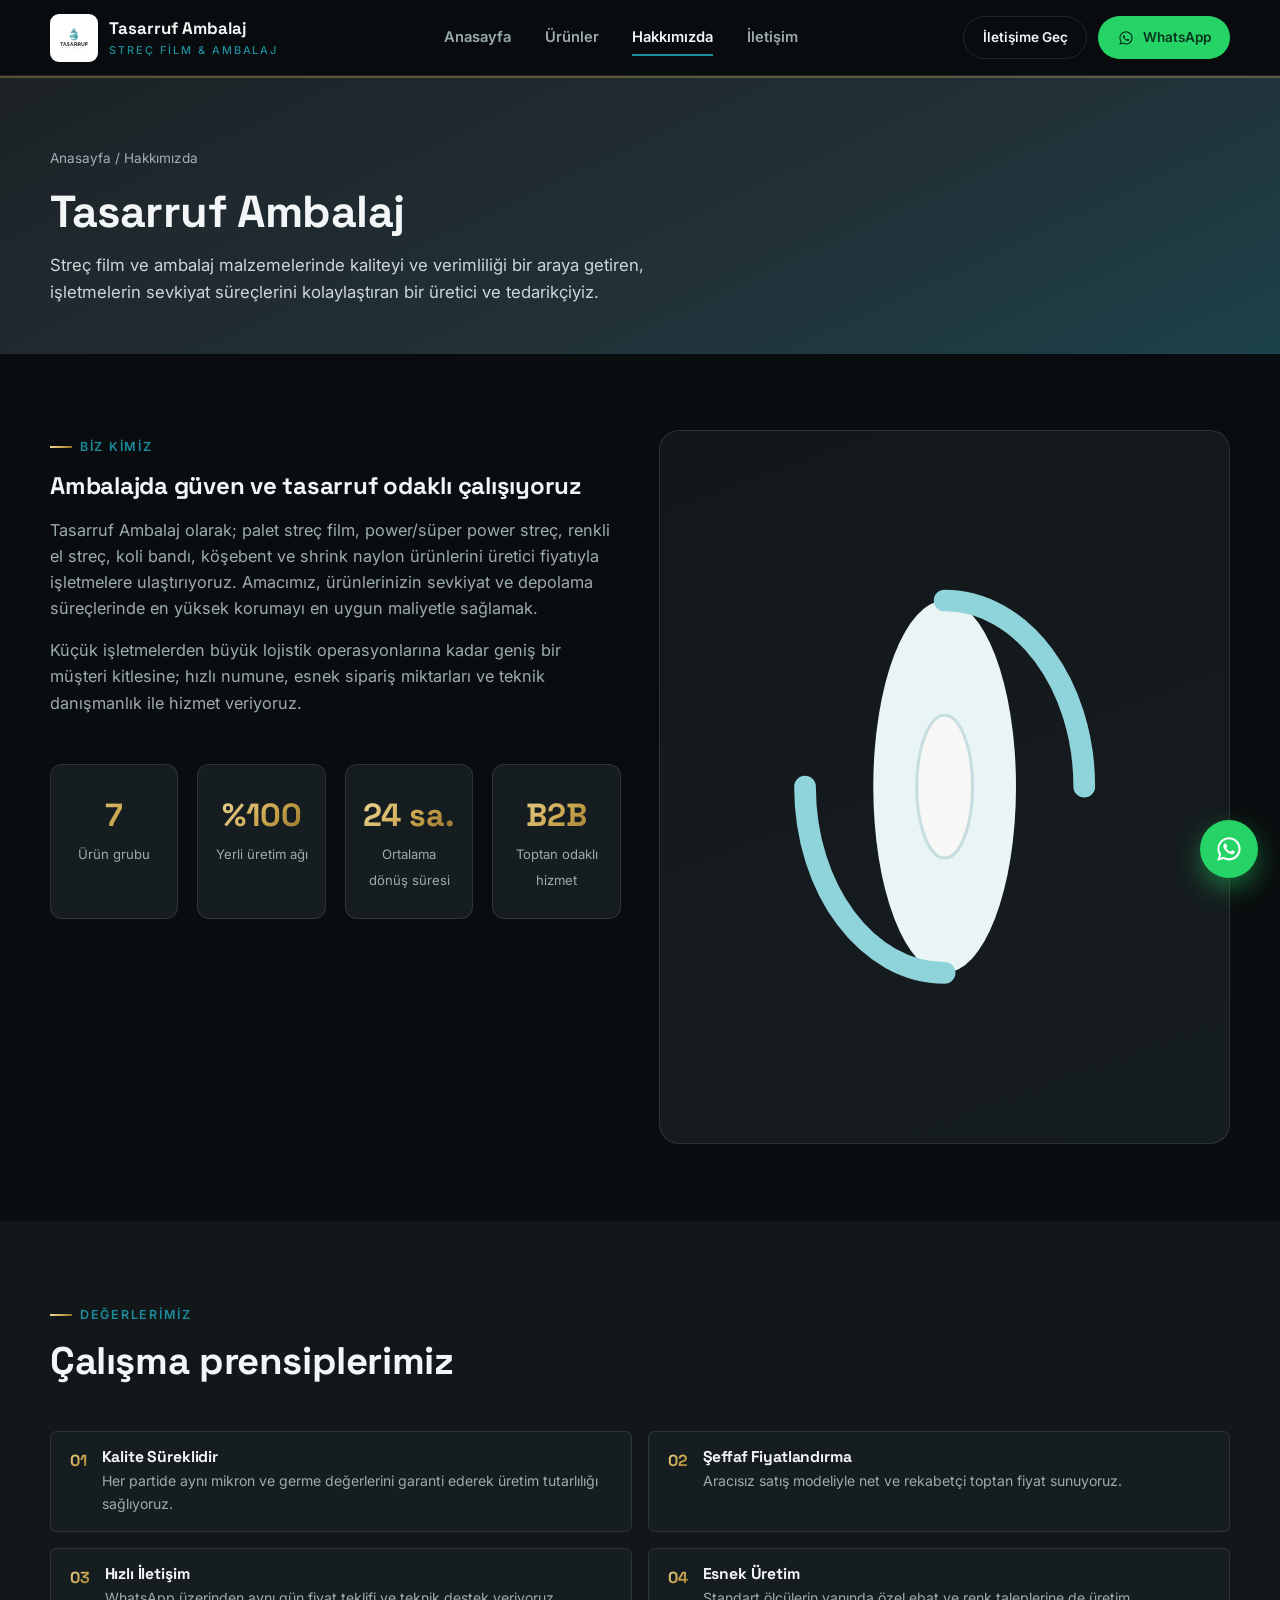
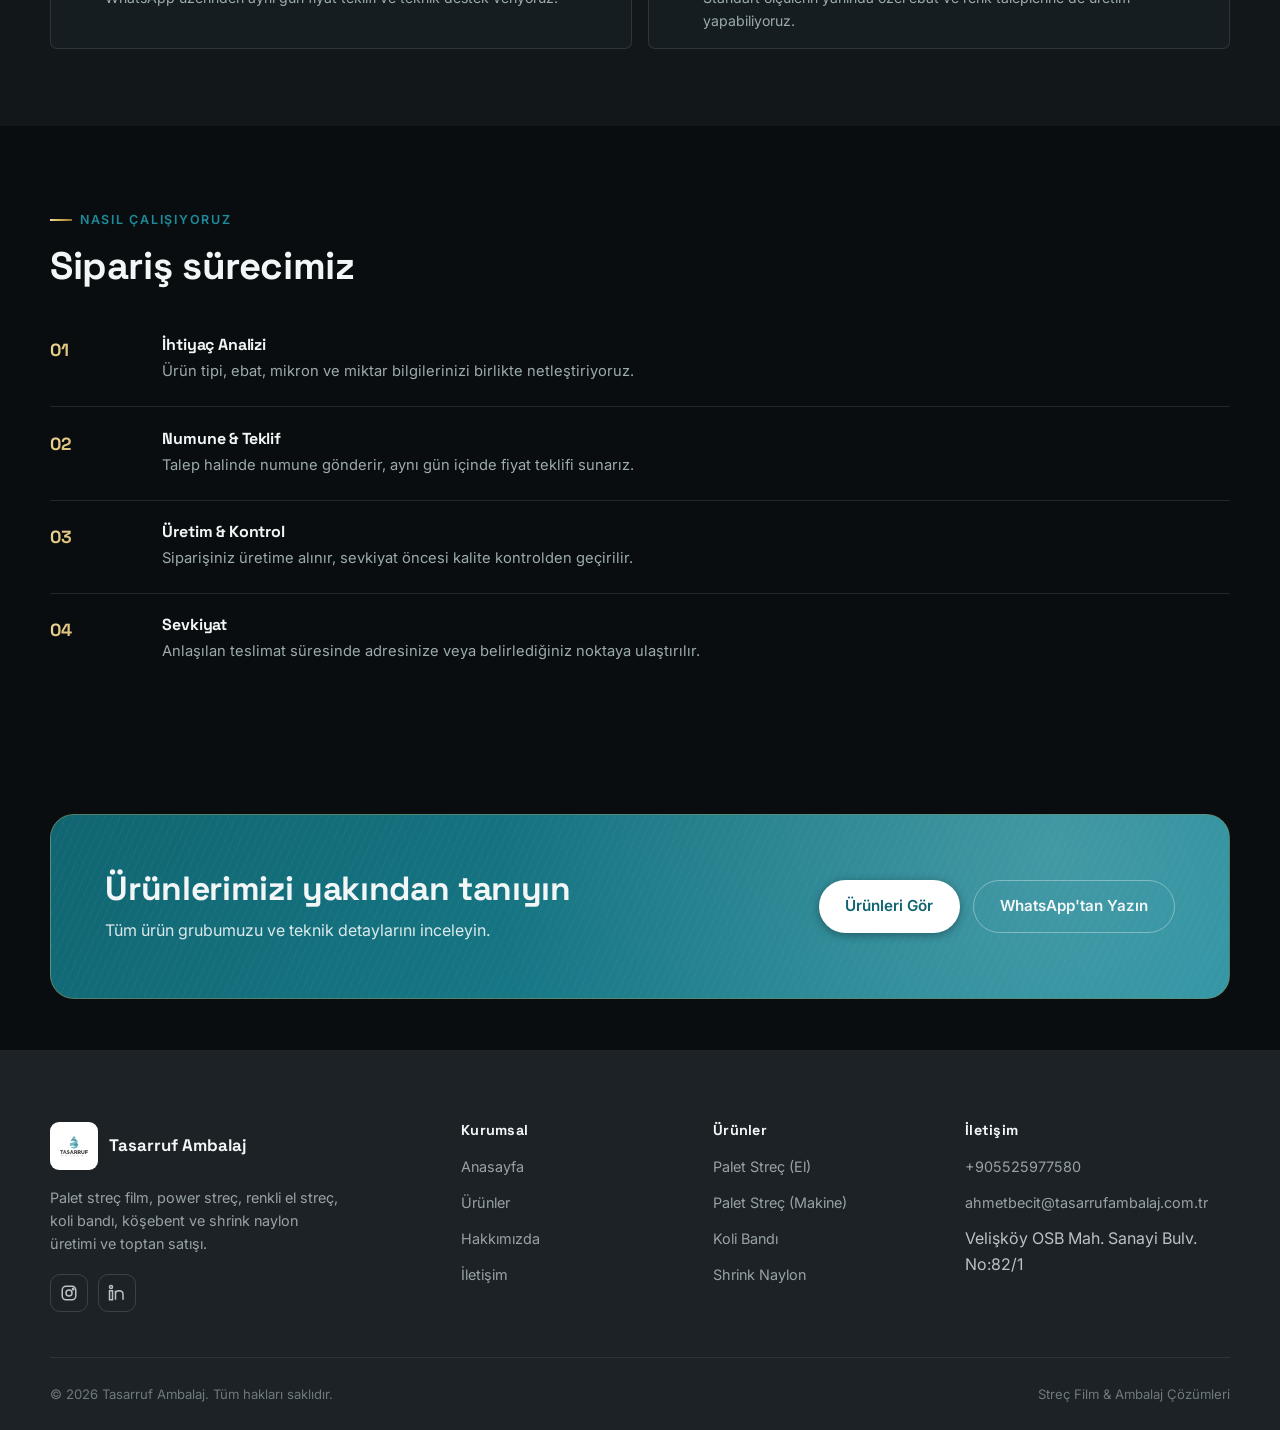
==== hakkimizda.html @ bdf882c8 "feat: Tasarruf Ambalaj kurumsal web sitesi Streç film, koli bandı, köşebent ve shrink naylon ürünler" ====
<!DOCTYPE html>
<html lang="tr">
<head>
<meta charset="UTF-8" />
<meta name="viewport" content="width=device-width, initial-scale=1.0" />
<title>Hakkımızda | Tasarruf Ambalaj</title>
<meta name="description" content="Tasarruf Ambalaj'ın hikayesi, değerleri ve üretim yaklaşımı hakkında bilgi alın." />
<link rel="icon" href="assets/logo.jpg" />
<link rel="preconnect" href="https://fonts.googleapis.com">
<link rel="preconnect" href="https://fonts.gstatic.com" crossorigin>
<link href="https://fonts.googleapis.com/css2?family=Space+Grotesk:wght@500;600;700&family=Inter:wght@400;500;600;700&display=swap" rel="stylesheet">
<link rel="stylesheet" href="css/style.css?v=13" />
</head>
<body>

<header class="site-header">
  <div class="container site-header__bar">
    <a href="index.html" class="brand">
      <img src="assets/logo.jpg" alt="Tasarruf Ambalaj logo" />
      <span class="brand__name">Tasarruf Ambalaj<span>Streç Film &amp; Ambalaj</span></span>
    </a>
    <nav class="nav-main">
      <a href="index.html">Anasayfa</a>
      <a href="urunler.html">Ürünler</a>
      <a href="hakkimizda.html" aria-current="page">Hakkımızda</a>
      <a href="iletisim.html">İletişim</a>
    </nav>
    <div class="header-actions">
      <a href="iletisim.html" class="btn btn--outline btn--sm">İletişime Geç</a>
      <a href="#" data-wa="Merhaba, ürünleriniz hakkında fiyat teklifi almak istiyorum." class="btn btn--whatsapp btn--sm">
        <svg width="16" height="16" viewBox="0 0 24 24" fill="currentColor"><path d="M12.04 2C6.58 2 2.13 6.45 2.13 11.91c0 1.75.46 3.45 1.32 4.95L2 22l5.29-1.39a9.9 9.9 0 0 0 4.75 1.21h.01c5.46 0 9.9-4.45 9.9-9.91C21.96 6.45 17.5 2 12.04 2zm0 18.02h-.01a8.2 8.2 0 0 1-4.2-1.15l-.3-.18-3.14.82.84-3.06-.2-.31a8.14 8.14 0 0 1-1.26-4.32c0-4.5 3.67-8.16 8.18-8.16 2.18 0 4.23.85 5.77 2.39a8.1 8.1 0 0 1 2.4 5.78c0 4.5-3.67 8.19-8.08 8.19zm4.48-6.13c-.24-.12-1.44-.71-1.67-.79-.22-.08-.39-.12-.55.12-.16.24-.63.79-.78.95-.14.16-.29.18-.53.06-.24-.12-1.02-.38-1.94-1.2-.72-.64-1.2-1.43-1.35-1.67-.14-.24-.02-.37.11-.49.11-.11.24-.29.36-.43.12-.14.16-.24.24-.4.08-.16.04-.3-.02-.42-.06-.12-.55-1.32-.75-1.81-.2-.48-.4-.41-.55-.42h-.47c-.16 0-.42.06-.64.3-.22.24-.84.82-.84 2s.86 2.32.98 2.48c.12.16 1.7 2.6 4.13 3.64.58.25 1.03.4 1.38.51.58.18 1.11.16 1.53.1.47-.07 1.44-.59 1.64-1.16.2-.57.2-1.06.14-1.16-.06-.1-.22-.16-.46-.28z"/></svg>
        WhatsApp
      </a>
    </div>
    <button class="nav-toggle" id="navToggle" aria-label="Menüyü aç"><span></span></button>
  </div>
</header>

<div class="mobile-nav" id="mobileNav">
  <div class="mobile-nav__panel">
    <button class="mobile-nav__close" id="navClose" aria-label="Kapat">✕</button>
    <a href="index.html">Anasayfa</a>
    <a href="urunler.html">Ürünler</a>
    <a href="hakkimizda.html">Hakkımızda</a>
    <a href="iletisim.html">İletişim</a>
    <a href="#" data-wa="Merhaba, ürünleriniz hakkında fiyat teklifi almak istiyorum." class="btn btn--whatsapp mt-lg">WhatsApp'tan Yazın</a>
  </div>
</div>

<section class="page-hero">
  <div class="container">
    <div class="breadcrumb"><a href="index.html">Anasayfa</a> / Hakkımızda</div>
    <h1>Tasarruf Ambalaj</h1>
    <p>Streç film ve ambalaj malzemelerinde kaliteyi ve verimliliği bir araya getiren, işletmelerin sevkiyat süreçlerini kolaylaştıran bir üretici ve tedarikçiyiz.</p>
  </div>
</section>

<section class="section">
  <div class="container grid-2">
    <div>
      <div class="eyebrow">Biz kimiz</div>
      <h2>Ambalajda güven ve tasarruf odaklı çalışıyoruz</h2>
      <p style="margin-top:1.1rem;color:var(--ink-soft);font-size:1.02rem">
        Tasarruf Ambalaj olarak; palet streç film, power/süper power streç, renkli el streç, koli bandı, köşebent ve shrink naylon ürünlerini üretici fiyatıyla işletmelere ulaştırıyoruz. Amacımız, ürünlerinizin sevkiyat ve depolama süreçlerinde en yüksek korumayı en uygun maliyetle sağlamak.
      </p>
      <p style="margin-top:1rem;color:var(--ink-soft);font-size:1.02rem">
        Küçük işletmelerden büyük lojistik operasyonlarına kadar geniş bir müşteri kitlesine; hızlı numune, esnek sipariş miktarları ve teknik danışmanlık ile hizmet veriyoruz.
      </p>
      <div class="stat-strip mt-lg">
        <div class="stat"><strong>7</strong><span>Ürün grubu</span></div>
        <div class="stat"><strong>%100</strong><span>Yerli üretim ağı</span></div>
        <div class="stat"><strong>24 sa.</strong><span>Ortalama dönüş süresi</span></div>
        <div class="stat"><strong>B2B</strong><span>Toptan odaklı hizmet</span></div>
      </div>
    </div>
    <div class="about-media">
      <svg viewBox="0 0 220 260" fill="none">
        <defs>
          <linearGradient id="aboutRoll" x1="0" y1="0" x2="220" y2="260">
            <stop offset="0" stop-color="#8fd3db"/>
            <stop offset="1" stop-color="#245d66"/>
          </linearGradient>
        </defs>
        <ellipse cx="110" cy="130" rx="46" ry="120" fill="#e9f4f5"/>
        <path d="M110 10c49.7 0 90 53.7 90 120M110 250c-49.7 0-90-53.7-90-120" stroke="url(#aboutRoll)" stroke-width="14" stroke-linecap="round"/>
        <ellipse cx="110" cy="130" rx="18" ry="46" fill="#f7f7f5" stroke="#c7dde0" stroke-width="2"/>
      </svg>
    </div>
  </div>
</section>

<section class="section section--alt">
  <div class="container">
    <div class="section-head">
      <div class="eyebrow">Değerlerimiz</div>
      <h2>Çalışma prensiplerimiz</h2>
    </div>
    <ul class="value-list grid-2">
      <li><span class="num">01</span><div><h4>Kalite Süreklidir</h4><p>Her partide aynı mikron ve germe değerlerini garanti ederek üretim tutarlılığı sağlıyoruz.</p></div></li>
      <li><span class="num">02</span><div><h4>Şeffaf Fiyatlandırma</h4><p>Aracısız satış modeliyle net ve rekabetçi toptan fiyat sunuyoruz.</p></div></li>
      <li><span class="num">03</span><div><h4>Hızlı İletişim</h4><p>WhatsApp üzerinden aynı gün fiyat teklifi ve teknik destek veriyoruz.</p></div></li>
      <li><span class="num">04</span><div><h4>Esnek Üretim</h4><p>Standart ölçülerin yanında özel ebat ve renk taleplerine de üretim yapabiliyoruz.</p></div></li>
    </ul>
  </div>
</section>

<section class="section">
  <div class="container">
    <div class="section-head">
      <div class="eyebrow">Nasıl Çalışıyoruz</div>
      <h2>Sipariş sürecimiz</h2>
    </div>
    <div class="timeline">
      <div class="timeline-item">
        <strong>01</strong>
        <div><h3>İhtiyaç Analizi</h3><p>Ürün tipi, ebat, mikron ve miktar bilgilerinizi birlikte netleştiriyoruz.</p></div>
      </div>
      <div class="timeline-item">
        <strong>02</strong>
        <div><h3>Numune &amp; Teklif</h3><p>Talep halinde numune gönderir, aynı gün içinde fiyat teklifi sunarız.</p></div>
      </div>
      <div class="timeline-item">
        <strong>03</strong>
        <div><h3>Üretim &amp; Kontrol</h3><p>Siparişiniz üretime alınır, sevkiyat öncesi kalite kontrolden geçirilir.</p></div>
      </div>
      <div class="timeline-item">
        <strong>04</strong>
        <div><h3>Sevkiyat</h3><p>Anlaşılan teslimat süresinde adresinize veya belirlediğiniz noktaya ulaştırılır.</p></div>
      </div>
    </div>
  </div>
</section>

<section class="section--tight">
  <div class="container">
    <div class="cta-band reveal">
      <div>
        <h2>Ürünlerimizi yakından tanıyın</h2>
        <p>Tüm ürün grubumuzu ve teknik detaylarını inceleyin.</p>
      </div>
      <div class="btn-row">
        <a href="urunler.html" class="btn btn--primary">Ürünleri Gör</a>
        <a href="#" data-wa="Merhaba, ürünleriniz hakkında fiyat teklifi almak istiyorum." class="btn btn--ghost">WhatsApp'tan Yazın</a>
      </div>
    </div>
  </div>
</section>

<footer class="site-footer">
  <div class="container">
    <div class="footer-grid">
      <div class="footer-brand">
        <a href="index.html" class="brand"><img src="assets/logo.jpg" alt="Tasarruf Ambalaj logo" /><span class="brand__name">Tasarruf Ambalaj</span></a>
        <p>Palet streç film, power streç, renkli el streç, koli bandı, köşebent ve shrink naylon üretimi ve toptan satışı.</p>
        <div class="footer-social">
          <a href="#" aria-label="Instagram"><svg width="18" height="18" viewBox="0 0 24 24" fill="none" stroke="currentColor" stroke-width="2"><rect x="3" y="3" width="18" height="18" rx="5"/><circle cx="12" cy="12" r="4"/><circle cx="17.5" cy="6.5" r="1"/></svg></a>
          <a href="#" aria-label="LinkedIn"><svg width="18" height="18" viewBox="0 0 24 24" fill="none" stroke="currentColor" stroke-width="2"><rect x="2" y="9" width="4" height="12"/><circle cx="4" cy="4" r="2"/><path d="M10 9v12M10 13c0-2 2-4 5-4s5 2 5 5v7"/></svg></a>
        </div>
      </div>
      <div class="footer-col">
        <h4>Kurumsal</h4>
        <ul>
          <li><a href="index.html">Anasayfa</a></li>
          <li><a href="urunler.html">Ürünler</a></li>
          <li><a href="hakkimizda.html">Hakkımızda</a></li>
          <li><a href="iletisim.html">İletişim</a></li>
        </ul>
      </div>
      <div class="footer-col">
        <h4>Ürünler</h4>
        <ul>
          <li><a href="urunler.html#palet-el">Palet Streç (El)</a></li>
          <li><a href="urunler.html#palet-makine">Palet Streç (Makine)</a></li>
          <li><a href="urunler.html#koli-bandi">Koli Bandı</a></li>
          <li><a href="urunler.html#shrink">Shrink Naylon</a></li>
        </ul>
      </div>
      <div class="footer-col">
        <h4>İletişim</h4>
        <ul>
          <li><a href="tel:" data-site="phoneHref">Telefon</a></li>
          <li><a href="mailto:" data-site="email">E-posta</a></li>
          <li><span data-site="addressLine1"></span></li>
        </ul>
      </div>
    </div>
    <div class="footer-bottom">
      <span>&copy; <span id="year"></span> Tasarruf Ambalaj. Tüm hakları saklıdır.</span>
      <span>Streç Film &amp; Ambalaj Çözümleri</span>
    </div>
  </div>
</footer>

<a href="#" class="fab-whatsapp" id="fabWhatsapp" aria-label="WhatsApp'tan yazın" target="_blank" rel="noopener">
  <svg viewBox="0 0 24 24" fill="currentColor"><path d="M12.04 2C6.58 2 2.13 6.45 2.13 11.91c0 1.75.46 3.45 1.32 4.95L2 22l5.29-1.39a9.9 9.9 0 0 0 4.75 1.21h.01c5.46 0 9.9-4.45 9.9-9.91C21.96 6.45 17.5 2 12.04 2zm0 18.02h-.01a8.2 8.2 0 0 1-4.2-1.15l-.3-.18-3.14.82.84-3.06-.2-.31a8.14 8.14 0 0 1-1.26-4.32c0-4.5 3.67-8.16 8.18-8.16 2.18 0 4.23.85 5.77 2.39a8.1 8.1 0 0 1 2.4 5.78c0 4.5-3.67 8.19-8.08 8.19zm4.48-6.13c-.24-.12-1.44-.71-1.67-.79-.22-.08-.39-.12-.55.12-.16.24-.63.79-.78.95-.14.16-.29.18-.53.06-.24-.12-1.02-.38-1.94-1.2-.72-.64-1.2-1.43-1.35-1.67-.14-.24-.02-.37.11-.49.11-.11.24-.29.36-.43.12-.14.16-.24.24-.4.08-.16.04-.3-.02-.42-.06-.12-.55-1.32-.75-1.81-.2-.48-.4-.41-.55-.42h-.47c-.16 0-.42.06-.64.3-.22.24-.84.82-.84 2s.86 2.32.98 2.48c.12.16 1.7 2.6 4.13 3.64.58.25 1.03.4 1.38.51.58.18 1.11.16 1.53.1.47-.07 1.44-.59 1.64-1.16.2-.57.2-1.06.14-1.16-.06-.1-.22-.16-.46-.28z"/></svg>
</a>

<script src="js/main.js?v=10"></script>
</body>
</html>
---- css/style.css ----
/* ============================================
   Tasarruf Ambalaj — Design Tokens
   ============================================ */
:root {
  --teal-light: #7fe0ec;
  --teal: #2fb1c2;
  --teal-dark: #1c8b9c;
  --teal-deep: #106572;
  --ink: #f2f6f6;
  --ink-soft: #9babae;
  --paper: #0a0d0f;
  --paper-2: #12171a;
  --white: #161d20;
  --bright: #ffffff;
  --line: rgba(255, 255, 255, 0.1);

  --gold-light: #f0dca0;
  --gold: #caa54d;
  --gold-deep: #8a6a24;
  --gold-line: rgba(202, 165, 77, 0.35);
  --gold-gradient: linear-gradient(135deg, var(--gold-light), var(--gold) 55%, var(--gold-deep));

  --font-display: "Space Grotesk", "Segoe UI", sans-serif;
  --font-body: "Inter", "Segoe UI", sans-serif;

  --radius: 12px;
  --radius-sm: 7px;
  --shadow-sm: 0 2px 10px rgba(0, 0, 0, 0.35);
  --shadow-md: 0 14px 36px rgba(0, 0, 0, 0.45);
  --shadow-lg: 0 26px 70px rgba(0, 0, 0, 0.55);
  --ease: cubic-bezier(0.16, 1, 0.3, 1);
}

* { box-sizing: border-box; }
html { scroll-behavior: smooth; }

body {
  margin: 0;
  font-family: var(--font-body);
  color: var(--ink);
  background: var(--paper);
  line-height: 1.6;
  -webkit-font-smoothing: antialiased;
}

img { max-width: 100%; display: block; }
a { color: inherit; text-decoration: none; }
ul { list-style: none; margin: 0; padding: 0; }
h1, h2, h3, h4 { font-family: var(--font-display); margin: 0; line-height: 1.15; letter-spacing: -0.01em; }
p { margin: 0; }
button { font: inherit; cursor: pointer; }

.container {
  width: min(1180px, 100% - 3rem);
  margin-inline: auto;
}

.section { padding: clamp(3.5rem, 6vw, 6.5rem) 0; }
.section--tight { padding: clamp(2.5rem, 4vw, 4rem) 0; }
.section--alt { background: var(--paper-2); }
.section--dark {
  background: linear-gradient(160deg, var(--ink) 0%, #1c2226 100%);
  color: var(--ink);
}

.eyebrow {
  display: inline-flex;
  align-items: center;
  gap: 0.5rem;
  font-size: 0.78rem;
  font-weight: 600;
  letter-spacing: 0.14em;
  text-transform: uppercase;
  color: var(--teal-dark);
  margin-bottom: 0.9rem;
}
.eyebrow::before {
  content: "";
  width: 22px;
  height: 2px;
  background: var(--gold-gradient);
  display: inline-block;
}

.gold-text {
  background: var(--gold-gradient);
  -webkit-background-clip: text;
  background-clip: text;
  color: transparent;
}
.section--dark .eyebrow { color: var(--teal-light); }

.section-head {
  max-width: 640px;
  margin-bottom: clamp(2rem, 4vw, 3rem);
}
.section-head--center { margin-inline: auto; text-align: center; }
.section-head h2 { font-size: clamp(1.8rem, 3vw, 2.5rem); }
.section-head p { margin-top: 0.9rem; color: var(--ink-soft); font-size: 1.05rem; }
.section--dark .section-head p { color: #c7cdd0; }

/* ============================================
   Buttons
   ============================================ */
.btn {
  display: inline-flex;
  align-items: center;
  justify-content: center;
  gap: 0.55rem;
  padding: 0.85rem 1.6rem;
  border-radius: 999px;
  font-weight: 600;
  font-size: 0.95rem;
  border: 1px solid transparent;
  transition: transform 0.25s var(--ease), box-shadow 0.25s var(--ease), background 0.25s var(--ease), color 0.25s var(--ease);
  white-space: nowrap;
}
.btn--primary {
  background: var(--teal-dark);
  color: var(--ink);
  box-shadow: var(--shadow-sm);
}
.btn--primary:hover { background: var(--teal-deep); transform: translateY(-2px); box-shadow: var(--shadow-md); }

.btn--whatsapp {
  background: #25d366;
  color: #06341c;
}
.btn--whatsapp:hover { transform: translateY(-2px); box-shadow: var(--shadow-md); background: #1ebd5a; }

.btn--ghost {
  background: transparent;
  border-color: rgba(255,255,255,0.35);
  color: var(--ink);
}
.btn--ghost:hover { background: rgba(255,255,255,0.12); transform: translateY(-2px); }

.btn--outline {
  background: transparent;
  border-color: var(--line);
  color: var(--ink);
}
.btn--outline:hover { border-color: var(--gold); color: var(--gold-light); transform: translateY(-2px); }

.btn--sm { padding: 0.6rem 1.15rem; font-size: 0.85rem; }
.btn--block { width: 100%; }

.btn-row { display: flex; flex-wrap: wrap; gap: 0.85rem; }

/* ============================================
   Header
   ============================================ */
.site-header {
  position: sticky;
  top: 0;
  z-index: 100;
  background: rgba(10, 13, 15, 0.86);
  backdrop-filter: blur(10px);
  border-bottom: 1px solid var(--line);
}
.site-header__bar {
  display: flex;
  align-items: center;
  justify-content: space-between;
  padding: 0.85rem 0;
  gap: 1.5rem;
}
.brand { display: flex; align-items: center; gap: 0.7rem; min-width: 0; }
.brand img {
  height: 40px;
  width: auto;
  flex-shrink: 0;
  background: #fff;
  border-radius: 9px;
  padding: 4px;
  box-sizing: content-box;
}
.brand__name { font-family: var(--font-display); font-weight: 700; font-size: 1.05rem; color: var(--ink); white-space: nowrap; }
.brand__name span { display: block; font-family: var(--font-body); font-weight: 500; font-size: 0.68rem; letter-spacing: 0.18em; color: var(--teal-dark); text-transform: uppercase; }

.nav-main { display: flex; align-items: center; gap: 2.1rem; }
.nav-main a {
  font-weight: 600;
  font-size: 0.92rem;
  color: var(--ink-soft);
  position: relative;
  padding: 0.3rem 0;
}
.nav-main a::after {
  content: "";
  position: absolute;
  left: 0; bottom: -2px;
  width: 0; height: 2px;
  background: var(--teal-dark);
  transition: width 0.25s var(--ease);
}
.nav-main a:hover { color: var(--ink); }
.nav-main a:hover::after, .nav-main a[aria-current="page"]::after { width: 100%; }
.nav-main a[aria-current="page"] { color: var(--ink); }

.header-actions { display: flex; align-items: center; gap: 0.7rem; }

.nav-toggle {
  display: none;
  border: 1px solid var(--line);
  background: var(--white);
  width: 42px; height: 42px;
  border-radius: 10px;
  align-items: center;
  justify-content: center;
}
.nav-toggle span, .nav-toggle span::before, .nav-toggle span::after {
  content: "";
  display: block;
  width: 18px; height: 2px;
  background: var(--ink);
  position: relative;
  transition: transform 0.2s var(--ease), opacity 0.2s var(--ease);
}
.nav-toggle span::before { position: absolute; top: -6px; }
.nav-toggle span::after { position: absolute; top: 6px; }

/* ============================================
   Hero
   ============================================ */
.hero {
  position: relative;
  overflow: hidden;
  background: linear-gradient(155deg, #1c2226 0%, #223138 55%, #1a4a52 100%);
  color: var(--ink);
  padding: clamp(3.5rem, 8vw, 7rem) 0 clamp(3rem, 6vw, 5rem);
  box-shadow: inset 0 2px 0 0 var(--gold-line);
}
.hero::before {
  content: "";
  position: absolute;
  inset: -20% -10% auto auto;
  width: 620px; height: 620px;
  background: radial-gradient(circle, rgba(111, 196, 207, 0.35), transparent 70%);
  filter: blur(10px);
}
.hero::after {
  content: "";
  position: absolute;
  left: -12%; bottom: -30%;
  width: 480px; height: 480px;
  background: radial-gradient(circle, rgba(52, 128, 140, 0.35), transparent 70%);
}
.hero__grid {
  position: relative;
  z-index: 1;
  display: grid;
  grid-template-columns: 1.1fr 0.9fr;
  gap: clamp(2rem, 5vw, 4rem);
  align-items: center;
}
.hero__eyebrow {
  display: inline-flex;
  align-items: center;
  gap: 0.6rem;
  padding: 0.4rem 0.9rem 0.4rem 0.5rem;
  border: 1px solid var(--gold-line);
  border-radius: 999px;
  font-size: 0.78rem;
  font-weight: 600;
  letter-spacing: 0.06em;
  color: #cfe9ec;
  margin-bottom: 1.6rem;
  background: rgba(255,255,255,0.05);
}
.hero__eyebrow .dot { width: 8px; height: 8px; border-radius: 50%; background: var(--teal-light); box-shadow: 0 0 0 4px rgba(111,196,207,0.25); }
.hero h1 {
  font-size: clamp(2.3rem, 4.6vw, 3.6rem);
  font-weight: 700;
}
.hero h1 em { color: var(--teal-light); font-style: normal; }
.hero p.lead {
  margin-top: 1.4rem;
  font-size: 1.12rem;
  color: #cdd6d8;
  max-width: 46ch;
}
.hero .btn-row { margin-top: 2.2rem; }

.hero__stats {
  display: flex;
  gap: clamp(1.4rem, 4vw, 2.6rem);
  margin-top: 3rem;
  flex-wrap: wrap;
}
.hero__stats div strong {
  display: block;
  font-family: var(--font-display);
  font-size: 1.7rem;
  background: var(--gold-gradient);
  -webkit-background-clip: text;
  background-clip: text;
  color: transparent;
}
.hero__stats div span { font-size: 0.82rem; color: #a9b6b9; }

.hero__visual {
  position: relative;
  aspect-ratio: 1 / 1.05;
  border-radius: 28px;
  background: linear-gradient(160deg, rgba(255,255,255,0.08), rgba(255,255,255,0.02));
  border: 1px solid rgba(255,255,255,0.12);
  display: flex;
  align-items: center;
  justify-content: center;
  overflow: hidden;
}
.hero__visual .film-roll { width: 62%; }
.hero__visual .glow {
  position: absolute; inset: 0;
  background: radial-gradient(circle at 50% 30%, rgba(111,196,207,0.25), transparent 60%);
  pointer-events: none;
  z-index: 1;
}
.hero__slider {
  position: absolute;
  inset: 0;
}
.hero__slide {
  position: absolute;
  inset: 0;
  width: 100%;
  height: 100%;
  object-fit: cover;
  opacity: 0;
  transition: opacity 1.2s var(--ease);
}
.hero__slide.is-active { opacity: 1; }
.hero__slider::after {
  content: "";
  position: absolute;
  inset: 0;
  background: linear-gradient(180deg, rgba(20,26,29,0.05) 0%, rgba(20,26,29,0.55) 100%);
}
.hero__dots {
  position: absolute;
  top: 18px; right: 18px;
  z-index: 2;
  display: flex;
  gap: 6px;
}
.hero__dots button {
  width: 8px; height: 8px;
  border-radius: 50%;
  border: none;
  background: rgba(255,255,255,0.4);
  padding: 0;
  transition: background 0.25s, transform 0.25s;
}
.hero__dots button.is-active { background: var(--teal-light); transform: scale(1.3); }
.hero__badge {
  position: absolute;
  z-index: 2;
  bottom: 22px; left: 22px; right: 22px;
  background: rgba(20, 26, 29, 0.65);
  border: 1px solid rgba(255,255,255,0.14);
  border-radius: var(--radius-sm);
  padding: 0.9rem 1.1rem;
  backdrop-filter: blur(6px);
  display: flex;
  align-items: center;
  gap: 0.8rem;
  font-size: 0.85rem;
  color: #dce7e9;
}
.hero__badge strong { color: var(--ink); }

/* marquee strip */
.marquee {
  border-top: 1px solid var(--line);
  border-bottom: 1px solid var(--line);
  background: var(--white);
  overflow: hidden;
  padding: 1.1rem 0;
}
.marquee__track {
  display: flex;
  width: max-content;
  animation: scroll-left linear infinite;
  animation-duration: var(--marquee-duration, 26s);
}
.marquee__set {
  display: flex;
  gap: 3rem;
  padding-right: 3rem;
  flex-shrink: 0;
}
.marquee__track span {
  font-family: var(--font-display);
  font-weight: 600;
  font-size: 0.95rem;
  color: var(--ink-soft);
  display: flex;
  align-items: center;
  gap: 0.6rem;
  white-space: nowrap;
}
.marquee__track span::before { content: "◆"; color: var(--gold); font-size: 0.6rem; }
@keyframes scroll-left {
  from { transform: translateX(0); }
  to { transform: translateX(-50%); }
}

/* ============================================
   Feature / value cards
   ============================================ */
.grid-4 { display: grid; grid-template-columns: repeat(4, 1fr); gap: 1.4rem; }
.grid-3 { display: grid; grid-template-columns: repeat(3, 1fr); gap: 1.6rem; }
.grid-2 { display: grid; grid-template-columns: 1fr 1fr; gap: 2.4rem; }

.feature-card {
  background: var(--white);
  border: 1px solid var(--line);
  border-radius: var(--radius);
  padding: 1.8rem;
  transition: transform 0.3s var(--ease), box-shadow 0.3s var(--ease), border-color 0.3s var(--ease);
}
.feature-card:hover { transform: translateY(-4px); box-shadow: var(--shadow-md); border-color: var(--gold-line); }
.feature-card .icon {
  width: 46px; height: 46px;
  border-radius: 12px;
  background: linear-gradient(155deg, var(--teal-light), var(--teal-dark));
  display: flex; align-items: center; justify-content: center;
  margin-bottom: 1.1rem;
  color: white;
}
.feature-card h3 { font-size: 1.08rem; margin-bottom: 0.5rem; }
.feature-card p { color: var(--ink-soft); font-size: 0.94rem; }

/* ============================================
   Product cards
   ============================================ */
.product-filter {
  display: flex;
  flex-wrap: wrap;
  gap: 0.6rem;
  margin-bottom: 2.4rem;
}
.product-filter button {
  padding: 0.55rem 1.15rem;
  border-radius: 999px;
  border: 1px solid var(--line);
  background: var(--white);
  font-weight: 600;
  font-size: 0.85rem;
  color: var(--ink-soft);
  transition: all 0.2s var(--ease);
}
.product-filter button:hover { border-color: var(--teal); color: var(--teal-light); }
.product-filter button.is-active {
  background: var(--ink);
  border-color: var(--ink);
  color: var(--white);
}

.product-grid {
  display: grid;
  grid-template-columns: repeat(3, 1fr);
  gap: 1.6rem;
}

.product-card {
  background: var(--white);
  border: 1px solid var(--line);
  border-radius: var(--radius);
  overflow: hidden;
  display: flex;
  flex-direction: column;
  transition: transform 0.3s var(--ease), box-shadow 0.3s var(--ease), border-color 0.3s var(--ease);
}
.product-card:hover { transform: translateY(-6px); box-shadow: var(--shadow-lg); border-color: var(--gold-line); }

.product-card__media {
  aspect-ratio: 4 / 3;
  position: relative;
  display: flex;
  align-items: center;
  justify-content: center;
  overflow: hidden;
}
.product-card__media svg { width: 58%; height: 58%; position: relative; z-index: 1; }
.product-card__media img {
  width: 100%;
  height: 100%;
  object-fit: cover;
  transition: transform 0.5s var(--ease);
}
.product-card:hover .product-card__media img { transform: scale(1.05); }
.product-card__tag {
  position: absolute;
  top: 12px; left: 12px;
  background: rgba(255,255,255,0.9);
  color: #14181a;
  font-size: 0.7rem;
  font-weight: 700;
  letter-spacing: 0.04em;
  text-transform: uppercase;
  padding: 0.3rem 0.65rem;
  border-radius: 999px;
  z-index: 2;
}

.product-card__body { padding: 1.4rem 1.5rem 1.6rem; display: flex; flex-direction: column; gap: 0.7rem; flex: 1; }
.product-card__body h3 { font-size: 1.12rem; }
.product-card__body p { color: var(--ink-soft); font-size: 0.9rem; }
.product-card__specs { display: flex; flex-wrap: wrap; gap: 0.4rem; margin-top: 0.2rem; }
.product-card__specs span {
  font-size: 0.72rem;
  font-weight: 600;
  color: var(--teal-light);
  background: rgba(47, 177, 194, 0.16);
  padding: 0.25rem 0.55rem;
  border-radius: 6px;
}
.product-card__actions { margin-top: auto; display: flex; gap: 0.6rem; padding-top: 0.8rem; }
.product-card__actions .btn { flex: 1; }

.detail-toggle {
  margin-top: 0.4rem;
  font-size: 0.85rem;
  font-weight: 600;
  color: var(--teal-light);
  display: inline-flex;
  align-items: center;
  gap: 0.35rem;
}
.product-card__details {
  display: none;
  border-top: 1px dashed var(--line);
  margin-top: 0.6rem;
  padding-top: 0.8rem;
  font-size: 0.86rem;
  color: var(--ink-soft);
}
.product-card__details.is-open { display: block; }
.product-card__details ul { display: grid; gap: 0.4rem; }
.product-card__details li::before { content: "— "; color: var(--teal); }

/* ============================================
   Process / steps
   ============================================ */
.steps { display: grid; grid-template-columns: repeat(4, 1fr); gap: 1.2rem; counter-reset: step; }
.step { position: relative; padding: 1.6rem 1.4rem; background: var(--white); border-radius: var(--radius); border: 1px solid var(--line); }
.step::before {
  counter-increment: step;
  content: "0" counter(step);
  font-family: var(--font-display);
  font-size: 1.8rem;
  font-weight: 700;
  background: var(--gold-gradient);
  -webkit-background-clip: text;
  background-clip: text;
  color: transparent;
  opacity: 0.75;
  display: block;
  margin-bottom: 0.8rem;
}
.step h3 { font-size: 1rem; margin-bottom: 0.4rem; }
.step p { font-size: 0.88rem; color: var(--ink-soft); }

/* ============================================
   CTA band
   ============================================ */
.cta-band {
  background: linear-gradient(135deg, var(--teal-deep), var(--teal-dark));
  color: var(--ink);
  border: 1px solid var(--gold-line);
  border-radius: 24px;
  padding: clamp(2.2rem, 5vw, 3.4rem);
  display: flex;
  align-items: center;
  justify-content: space-between;
  gap: 2rem;
  flex-wrap: wrap;
  position: relative;
  overflow: hidden;
}
.cta-band::after {
  content: "";
  position: absolute; inset: 0;
  background:
    radial-gradient(circle at 85% 20%, rgba(255,255,255,0.18), transparent 55%),
    repeating-linear-gradient(115deg, rgba(202,165,77,0.07) 0px, rgba(202,165,77,0.07) 1px, transparent 1px, transparent 7px);
}
.cta-band > * { position: relative; z-index: 1; }
.cta-band h2 { font-size: clamp(1.5rem, 3vw, 2.1rem); max-width: 34ch; }
.cta-band p { margin-top: 0.6rem; color: rgba(255,255,255,0.85); max-width: 40ch; }
.cta-band .btn--primary { background: var(--bright); color: var(--teal-deep); }
.cta-band .btn--primary:hover { background: var(--paper); }

/* ============================================
   Footer
   ============================================ */
.site-footer { background: #1c2226; color: #b9c2c4; padding: clamp(3rem, 6vw, 4.5rem) 0 1.6rem; }
.footer-grid { display: grid; grid-template-columns: 1.4fr 0.8fr 0.8fr 1fr; gap: 2.5rem; padding-bottom: 2.8rem; border-bottom: 1px solid rgba(255,255,255,0.08); }
.footer-brand .brand__name { color: var(--ink); }
.footer-brand p { margin-top: 1rem; font-size: 0.9rem; max-width: 32ch; color: #98a3a6; }
.footer-col h4 { color: var(--ink); font-size: 0.9rem; margin-bottom: 1rem; letter-spacing: 0.02em; }
.footer-col ul { display: grid; gap: 0.65rem; }
.footer-col a { font-size: 0.9rem; color: #98a3a6; transition: color 0.2s; }
.footer-col a:hover { color: var(--teal-light); }
.footer-social { display: flex; gap: 0.6rem; margin-top: 1.2rem; }
.footer-social a {
  width: 38px; height: 38px;
  border-radius: 10px;
  border: 1px solid rgba(255,255,255,0.14);
  display: flex; align-items: center; justify-content: center;
}
.footer-social a:hover { background: rgba(255,255,255,0.06); }
.footer-bottom { display: flex; justify-content: space-between; align-items: center; padding-top: 1.6rem; font-size: 0.82rem; color: #6f7a7d; flex-wrap: wrap; gap: 0.8rem; }

/* ============================================
   Page hero (inner pages)
   ============================================ */
.page-hero {
  background: linear-gradient(155deg, #1c2226 0%, #223138 60%, #1a4a52 120%);
  color: var(--ink);
  padding: clamp(3rem, 6vw, 4.5rem) 0 clamp(2.2rem, 4vw, 3rem);
  box-shadow: inset 0 2px 0 0 var(--gold-line);
}
.breadcrumb { font-size: 0.85rem; color: #9fb0b3; margin-bottom: 1rem; }
.breadcrumb a:hover { color: var(--teal-light); }
.page-hero h1 { font-size: clamp(1.9rem, 4vw, 2.8rem); }
.page-hero p { margin-top: 0.9rem; color: #ccd6d8; max-width: 60ch; font-size: 1.05rem; }

/* ============================================
   About page
   ============================================ */
.timeline { display: grid; gap: 1.4rem; }
.timeline-item { display: grid; grid-template-columns: 90px 1fr; gap: 1.4rem; padding-bottom: 1.4rem; border-bottom: 1px solid var(--line); }
.timeline-item:last-child { border-bottom: none; }
.timeline-item strong {
  font-family: var(--font-display);
  font-size: 1.1rem;
  background: var(--gold-gradient);
  -webkit-background-clip: text;
  background-clip: text;
  color: transparent;
}
.timeline-item h3 { font-size: 1rem; margin-bottom: 0.35rem; }
.timeline-item p { color: var(--ink-soft); font-size: 0.92rem; }

.value-list { display: grid; gap: 1rem; }
.value-list li {
  display: flex; gap: 0.9rem; align-items: flex-start;
  background: var(--white); border: 1px solid var(--line); border-radius: var(--radius-sm);
  padding: 1rem 1.2rem;
}
.value-list li .num {
  font-family: var(--font-display);
  font-weight: 700;
  background: var(--gold-gradient);
  -webkit-background-clip: text;
  background-clip: text;
  color: transparent;
}
.value-list li h4 { font-size: 0.98rem; margin-bottom: 0.25rem; }
.value-list li p { font-size: 0.88rem; color: var(--ink-soft); }

.about-media {
  border-radius: 20px;
  overflow: hidden;
  aspect-ratio: 4/5;
  background: linear-gradient(160deg, var(--paper-2), var(--white));
  border: 1px solid var(--line);
  display: flex; align-items: center; justify-content: center;
  position: relative;
}
.about-media svg { width: 60%; }

.stat-strip { display: grid; grid-template-columns: repeat(4,1fr); gap: 1.2rem; }
.stat-strip .stat { text-align: center; padding: 1.6rem 1rem; background: var(--white); border: 1px solid var(--line); border-radius: var(--radius); }
.stat-strip .stat strong {
  display: block;
  font-family: var(--font-display);
  font-size: 2rem;
  background: var(--gold-gradient);
  -webkit-background-clip: text;
  background-clip: text;
  color: transparent;
}
.stat-strip .stat span { font-size: 0.82rem; color: var(--ink-soft); }

/* ============================================
   Contact page
   ============================================ */
.contact-grid { display: grid; grid-template-columns: 1fr 1.1fr; gap: 2.6rem; align-items: start; }
.contact-card {
  background: var(--white);
  border: 1px solid var(--line);
  border-radius: var(--radius);
  padding: 1.6rem 1.8rem;
  display: flex;
  gap: 1rem;
  align-items: flex-start;
  margin-bottom: 1.1rem;
}
.contact-card .icon {
  width: 42px; height: 42px; border-radius: 10px;
  background: rgba(47,177,194,0.16); color: var(--teal-light);
  display: flex; align-items: center; justify-content: center; flex-shrink: 0;
}
.contact-card h3 { font-size: 0.98rem; margin-bottom: 0.3rem; }
.contact-card p { font-size: 0.9rem; color: var(--ink-soft); }
.contact-card a { color: var(--teal-light); font-weight: 600; }

.form-card {
  background: var(--white);
  border: 1px solid var(--line);
  border-radius: var(--radius);
  padding: clamp(1.6rem, 3vw, 2.4rem);
}
.form-row { display: grid; grid-template-columns: 1fr 1fr; gap: 1rem; }
.field { margin-bottom: 1.1rem; }
.field label { display: block; font-size: 0.85rem; font-weight: 600; margin-bottom: 0.45rem; color: var(--ink); }
.field input, .field select, .field textarea {
  width: 100%;
  padding: 0.75rem 0.9rem;
  border-radius: var(--radius-sm);
  border: 1px solid var(--line);
  background: var(--paper);
  font: inherit;
  color: var(--ink);
  transition: border-color 0.2s, box-shadow 0.2s;
}
.field input:focus, .field select:focus, .field textarea:focus {
  outline: none;
  border-color: var(--teal);
  box-shadow: 0 0 0 3px rgba(79,169,182,0.15);
}
.field textarea { resize: vertical; min-height: 120px; }
.form-note { font-size: 0.8rem; color: var(--ink-soft); margin-top: 0.8rem; }

.map-embed {
  border-radius: var(--radius);
  overflow: hidden;
  border: 1px solid var(--line);
  margin-top: 1.6rem;
  aspect-ratio: 16/8;
}
.map-embed iframe { width: 100%; height: 100%; border: 0; }

/* ============================================
   Floating WhatsApp button
   ============================================ */
.fab-whatsapp {
  position: fixed;
  right: 22px; bottom: 22px;
  z-index: 200;
  width: 58px; height: 58px;
  border-radius: 50%;
  background: #25d366;
  display: flex; align-items: center; justify-content: center;
  box-shadow: 0 10px 26px rgba(37, 211, 102, 0.45);
  transition: transform 0.25s var(--ease);
  color: white;
}
.fab-whatsapp:hover { transform: scale(1.08); }
.fab-whatsapp svg { width: 28px; height: 28px; }

/* ============================================
   Utilities
   ============================================ */
.mt-lg { margin-top: 3rem; }
.text-center { text-align: center; }
.reveal { opacity: 0; transform: translateY(24px); transition: opacity 0.7s var(--ease), transform 0.7s var(--ease); }
.reveal.is-visible { opacity: 1; transform: translateY(0); }

/* ============================================
   Responsive
   ============================================ */
@media (max-width: 980px) {
  .nav-main { display: none; }
  .header-actions { display: none; }
  .nav-toggle { display: flex; }
  .site-header__bar { gap: 0.6rem; }
  .brand__name { font-size: 0.92rem; }
  .brand__name span { font-size: 0.6rem; }
  .brand img { height: 32px; }
  .hero__grid { grid-template-columns: 1fr; }
  .hero__visual { max-width: 420px; margin-inline: auto; }
  .grid-4 { grid-template-columns: repeat(2, 1fr); }
  .grid-3 { grid-template-columns: 1fr; }
  .grid-2 { grid-template-columns: 1fr; }
  .product-grid { grid-template-columns: repeat(2, 1fr); }
  .steps { grid-template-columns: repeat(2, 1fr); }
  .footer-grid { grid-template-columns: 1fr 1fr; }
  .contact-grid { grid-template-columns: 1fr; }
  .stat-strip { grid-template-columns: repeat(2,1fr); }
}
@media (max-width: 600px) {
  .product-grid { grid-template-columns: 1fr; }
  .grid-4 { grid-template-columns: 1fr; }
  .steps { grid-template-columns: 1fr; }
  .footer-grid { grid-template-columns: 1fr; }
  .form-row { grid-template-columns: 1fr; }
  .cta-band { flex-direction: column; align-items: flex-start; }
  .stat-strip { grid-template-columns: 1fr 1fr; }
}

/* mobile nav drawer */
.mobile-nav {
  position: fixed;
  inset: 0;
  z-index: 300;
  background: rgba(20,24,26,0.6);
  backdrop-filter: blur(4px);
  display: none;
}
.mobile-nav.is-open { display: block; }
.mobile-nav__panel {
  position: absolute;
  top: 0; right: 0;
  width: min(320px, 84vw);
  height: 100%;
  background: var(--white);
  padding: 1.6rem;
  display: flex;
  flex-direction: column;
  gap: 0.4rem;
  box-shadow: var(--shadow-lg);
}
.mobile-nav__panel a {
  padding: 0.9rem 0.4rem;
  font-weight: 600;
  border-bottom: 1px solid var(--line);
  color: var(--ink);
}
.mobile-nav__close {
  align-self: flex-end;
  width: 36px; height: 36px;
  border-radius: 50%;
  border: 1px solid var(--line);
  display: flex; align-items: center; justify-content: center;
  margin-bottom: 0.6rem;
}
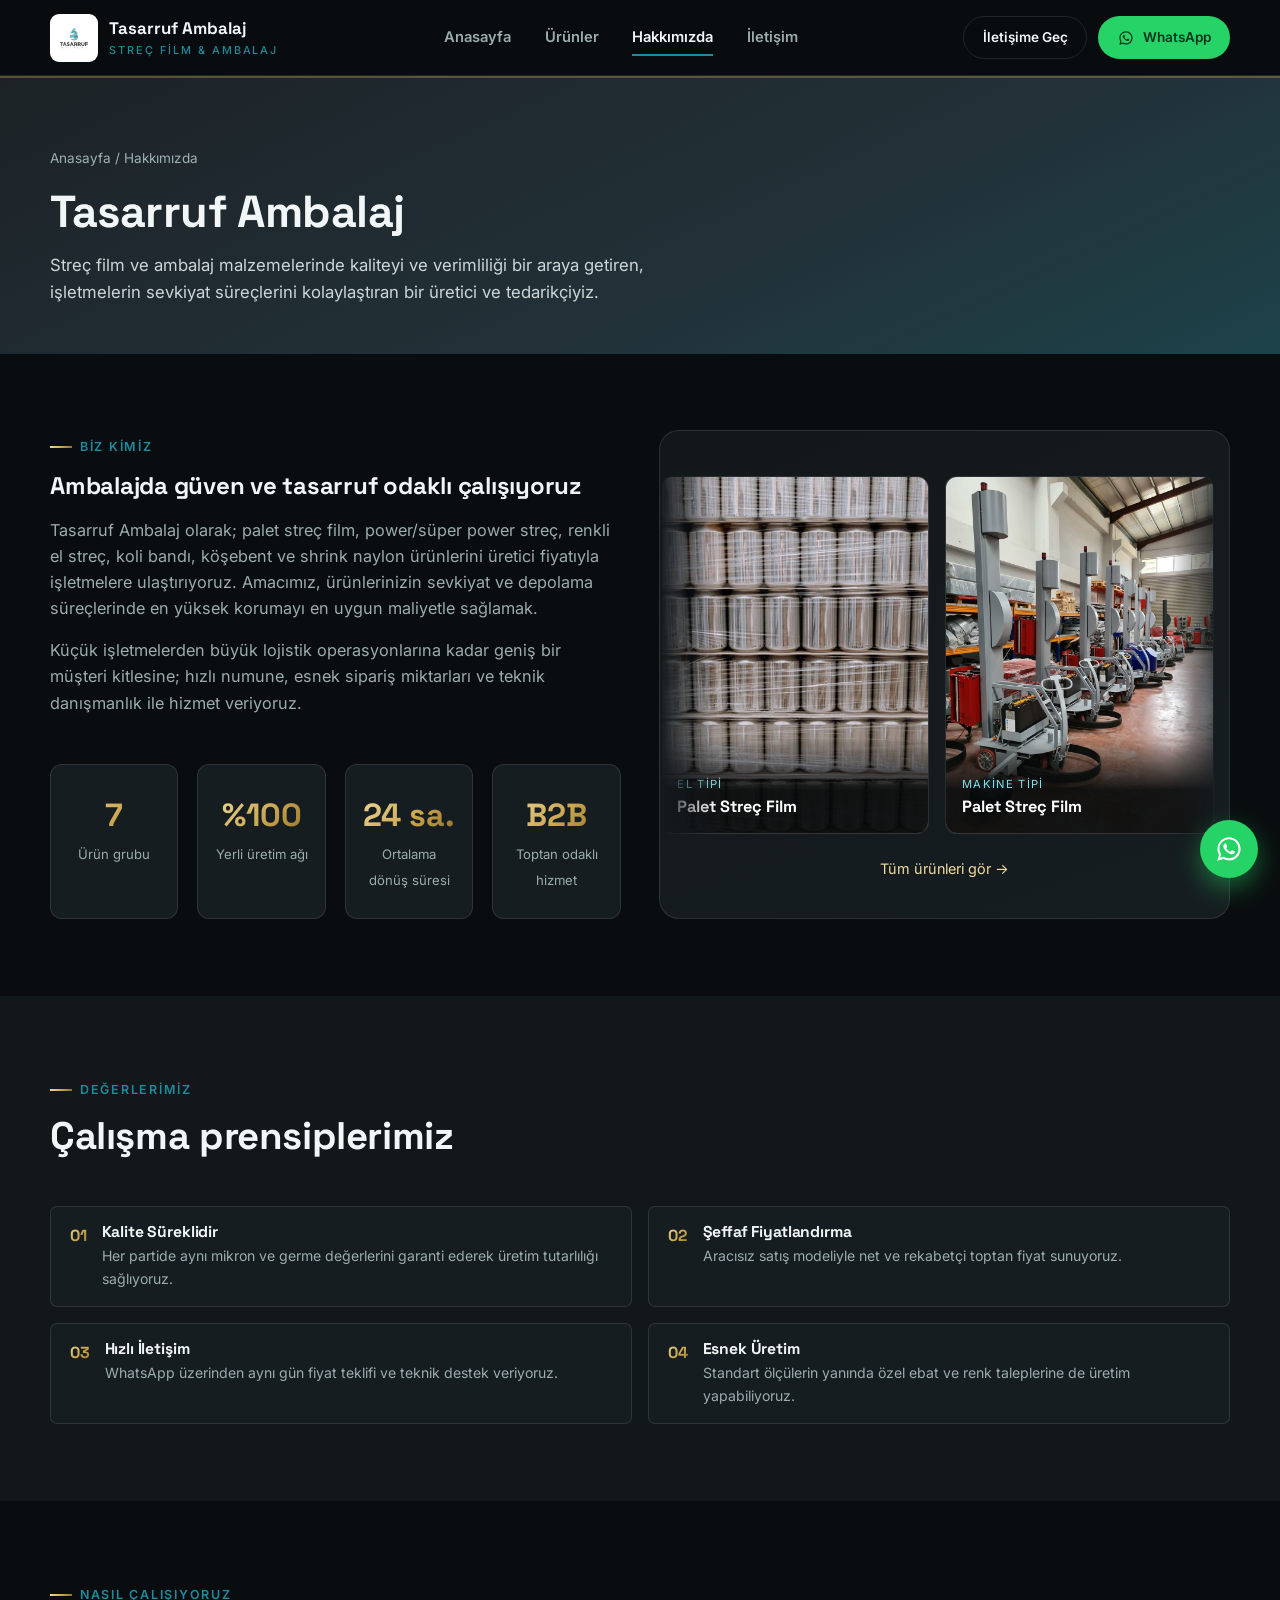
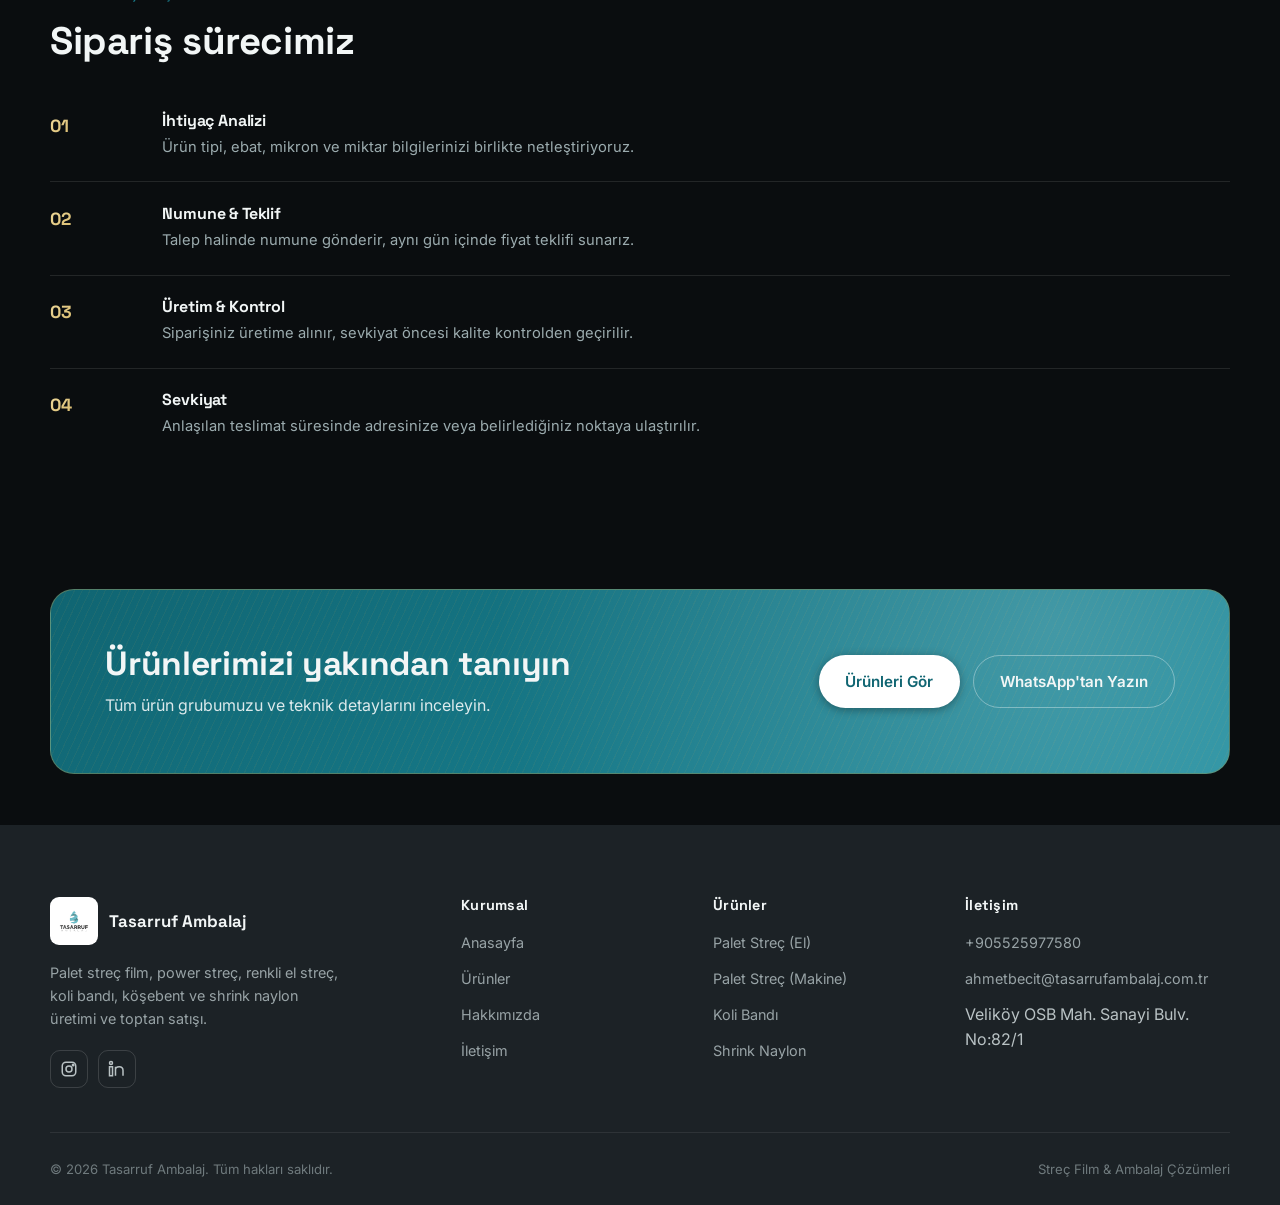
==== commit 6dccd880: "feat: hakkımızda görseli yerine kayan ürün kategorileri Co-Authored-By: Claude Opus 5.5 <noreply@ant" ====
--- a/hakkimizda.html
+++ b/hakkimizda.html
@@ -73,18 +73,26 @@
         <div class="stat"><strong>B2B</strong><span>Toptan odaklı hizmet</span></div>
       </div>
     </div>
-    <div class="about-media">
-      <svg viewBox="0 0 220 260" fill="none">
-        <defs>
-          <linearGradient id="aboutRoll" x1="0" y1="0" x2="220" y2="260">
-            <stop offset="0" stop-color="#8fd3db"/>
-            <stop offset="1" stop-color="#245d66"/>
-          </linearGradient>
-        </defs>
-        <ellipse cx="110" cy="130" rx="46" ry="120" fill="#e9f4f5"/>
-        <path d="M110 10c49.7 0 90 53.7 90 120M110 250c-49.7 0-90-53.7-90-120" stroke="url(#aboutRoll)" stroke-width="14" stroke-linecap="round"/>
-        <ellipse cx="110" cy="130" rx="18" ry="46" fill="#f7f7f5" stroke="#c7dde0" stroke-width="2"/>
-      </svg>
+    <div class="about-media about-media--slider" aria-label="Ürün kategorilerimiz">
+      <div class="cat-slider">
+        <div class="cat-slider__track">
+          <a href="urunler.html#palet-el" class="cat-card"><img src="assets/products/palet-el.jpg" alt="Palet Streç Film" /><span class="cat-card__info"><small>El Tipi</small><strong>Palet Streç Film</strong></span></a>
+          <a href="urunler.html#palet-makine" class="cat-card"><img src="assets/products/palet-makine.jpg" alt="Palet Streç Film" /><span class="cat-card__info"><small>Makine Tipi</small><strong>Palet Streç Film</strong></span></a>
+          <a href="urunler.html#power-strec" class="cat-card"><img src="assets/products/power-strec.jpg" alt="Power / Süper Power Streç" /><span class="cat-card__info"><small>Yüksek Dayanım</small><strong>Power / Süper Power Streç</strong></span></a>
+          <a href="urunler.html#renkli-strec" class="cat-card"><div class="cat-card__icon"><svg viewBox="0 0 120 120"><defs><linearGradient id="aRnk" x1="0" y1="0" x2="120" y2="120"><stop offset="0" stop-color="#c77dd1"/><stop offset="1" stop-color="#6fc4cf"/></linearGradient></defs><rect x="50" y="8" width="20" height="104" rx="10" fill="url(#aRnk)"/><circle cx="60" cy="60" r="36" fill="none" stroke="url(#aRnk)" stroke-width="3" opacity="0.4"/><circle cx="30" cy="30" r="6" fill="#c77dd1"/><circle cx="90" cy="90" r="6" fill="#6fc4cf"/></svg></div><span class="cat-card__info"><small>Renkli</small><strong>Renkli El Streç Film</strong></span></a>
+          <a href="urunler.html#koli-bandi" class="cat-card"><img src="assets/products/koli-bandi.jpg" alt="Koli Bandı" /><span class="cat-card__info"><small>Bant</small><strong>Koli Bandı</strong></span></a>
+          <a href="urunler.html#kosebent" class="cat-card"><div class="cat-card__icon"><svg viewBox="0 0 120 120"><defs><linearGradient id="aKos" x1="0" y1="0" x2="120" y2="120"><stop offset="0" stop-color="#8a8f8c"/><stop offset="1" stop-color="#3a3f3c"/></linearGradient></defs><path d="M30 30v60h60" fill="none" stroke="url(#aKos)" stroke-width="14" stroke-linecap="round" stroke-linejoin="round"/></svg></div><span class="cat-card__info"><small>Palet Koruma</small><strong>Köşebent</strong></span></a>
+          <a href="urunler.html#shrink" class="cat-card"><img src="assets/products/shrink.jpg" alt="Shrink Naylon" /><span class="cat-card__info"><small>Shrink</small><strong>Shrink Naylon</strong></span></a>
+          <a href="urunler.html#palet-el" class="cat-card" aria-hidden="true" tabindex="-1"><img src="assets/products/palet-el.jpg" alt="" /><span class="cat-card__info"><small>El Tipi</small><strong>Palet Streç Film</strong></span></a>
+          <a href="urunler.html#palet-makine" class="cat-card" aria-hidden="true" tabindex="-1"><img src="assets/products/palet-makine.jpg" alt="" /><span class="cat-card__info"><small>Makine Tipi</small><strong>Palet Streç Film</strong></span></a>
+          <a href="urunler.html#power-strec" class="cat-card" aria-hidden="true" tabindex="-1"><img src="assets/products/power-strec.jpg" alt="" /><span class="cat-card__info"><small>Yüksek Dayanım</small><strong>Power / Süper Power Streç</strong></span></a>
+          <a href="urunler.html#renkli-strec" class="cat-card" aria-hidden="true" tabindex="-1"><div class="cat-card__icon"><svg viewBox="0 0 120 120"><defs><linearGradient id="bRnk" x1="0" y1="0" x2="120" y2="120"><stop offset="0" stop-color="#c77dd1"/><stop offset="1" stop-color="#6fc4cf"/></linearGradient></defs><rect x="50" y="8" width="20" height="104" rx="10" fill="url(#bRnk)"/><circle cx="60" cy="60" r="36" fill="none" stroke="url(#bRnk)" stroke-width="3" opacity="0.4"/><circle cx="30" cy="30" r="6" fill="#c77dd1"/><circle cx="90" cy="90" r="6" fill="#6fc4cf"/></svg></div><span class="cat-card__info"><small>Renkli</small><strong>Renkli El Streç Film</strong></span></a>
+          <a href="urunler.html#koli-bandi" class="cat-card" aria-hidden="true" tabindex="-1"><img src="assets/products/koli-bandi.jpg" alt="" /><span class="cat-card__info"><small>Bant</small><strong>Koli Bandı</strong></span></a>
+          <a href="urunler.html#kosebent" class="cat-card" aria-hidden="true" tabindex="-1"><div class="cat-card__icon"><svg viewBox="0 0 120 120"><defs><linearGradient id="bKos" x1="0" y1="0" x2="120" y2="120"><stop offset="0" stop-color="#8a8f8c"/><stop offset="1" stop-color="#3a3f3c"/></linearGradient></defs><path d="M30 30v60h60" fill="none" stroke="url(#bKos)" stroke-width="14" stroke-linecap="round" stroke-linejoin="round"/></svg></div><span class="cat-card__info"><small>Palet Koruma</small><strong>Köşebent</strong></span></a>
+          <a href="urunler.html#shrink" class="cat-card" aria-hidden="true" tabindex="-1"><img src="assets/products/shrink.jpg" alt="" /><span class="cat-card__info"><small>Shrink</small><strong>Shrink Naylon</strong></span></a>
+        </div>
+      </div>
+      <a href="urunler.html" class="about-media__link">Tüm ürünleri gör →</a>
     </div>
   </div>
 </section>
--- a/css/style.css
+++ b/css/style.css
@@ -839,3 +839,87 @@
   display: flex; align-items: center; justify-content: center;
   margin-bottom: 0.6rem;
 }
+
+/* ---- Tanıtım filmi ---- */
+.video-frame {
+  max-width: 1040px;
+  margin: 0 auto;
+  border-radius: var(--radius);
+  overflow: hidden;
+  border: 1px solid var(--line);
+  box-shadow: var(--shadow-lg);
+  background: #000;
+  aspect-ratio: 16 / 9;
+}
+.video-frame video { display: block; width: 100%; height: 100%; object-fit: cover; }
+
+/* ---- Hakkımızda: kayan ürün kategorileri ---- */
+.about-media--slider {
+  aspect-ratio: auto;
+  align-self: stretch;
+  flex-direction: column;
+  justify-content: center;
+  gap: 1.4rem;
+  padding: 2rem 0 1.6rem;
+}
+.cat-slider {
+  width: 100%;
+  overflow: hidden;
+  -webkit-mask-image: linear-gradient(90deg, transparent, #000 10%, #000 90%, transparent);
+          mask-image: linear-gradient(90deg, transparent, #000 10%, #000 90%, transparent);
+}
+.cat-slider__track {
+  display: flex;
+  gap: 1rem;
+  width: max-content;
+  animation: catSlide 38s linear infinite;
+}
+.cat-slider:hover .cat-slider__track { animation-play-state: paused; }
+@keyframes catSlide {
+  to { transform: translateX(calc(-50% - 0.5rem)); }
+}
+.cat-card {
+  position: relative;
+  flex: 0 0 auto;
+  width: clamp(210px, 21vw, 280px);
+  aspect-ratio: 3 / 4;
+  border-radius: var(--radius);
+  overflow: hidden;
+  border: 1px solid var(--line);
+  background: linear-gradient(155deg, #1c2226, #101517);
+  color: var(--bright);
+  text-decoration: none;
+}
+.cat-card img {
+  width: 100%; height: 100%;
+  object-fit: cover;
+  transition: transform 0.6s var(--ease);
+}
+.cat-card:hover img { transform: scale(1.06); }
+.cat-card__icon {
+  position: absolute; inset: 0 0 28%;
+  display: flex; align-items: center; justify-content: center;
+}
+.cat-card__icon svg { width: 45%; }
+.cat-card__info {
+  position: absolute; left: 0; right: 0; bottom: 0;
+  padding: 2.4rem 1rem 1rem;
+  background: linear-gradient(180deg, transparent, rgba(6, 9, 10, 0.92) 55%);
+  display: flex; flex-direction: column; gap: 0.2rem;
+}
+.cat-card__info small {
+  font-size: 0.7rem; letter-spacing: 0.12em; text-transform: uppercase;
+  color: var(--teal-light);
+}
+.cat-card__info strong { font-family: var(--font-display); font-size: 1.02rem; line-height: 1.25; }
+.about-media__link {
+  align-self: center;
+  font-size: 0.9rem;
+  color: var(--gold-light);
+  text-decoration: none;
+}
+.about-media__link:hover { text-decoration: underline; }
+@media (prefers-reduced-motion: reduce) {
+  .cat-slider { overflow-x: auto; }
+  .cat-slider__track { animation: none; }
+}
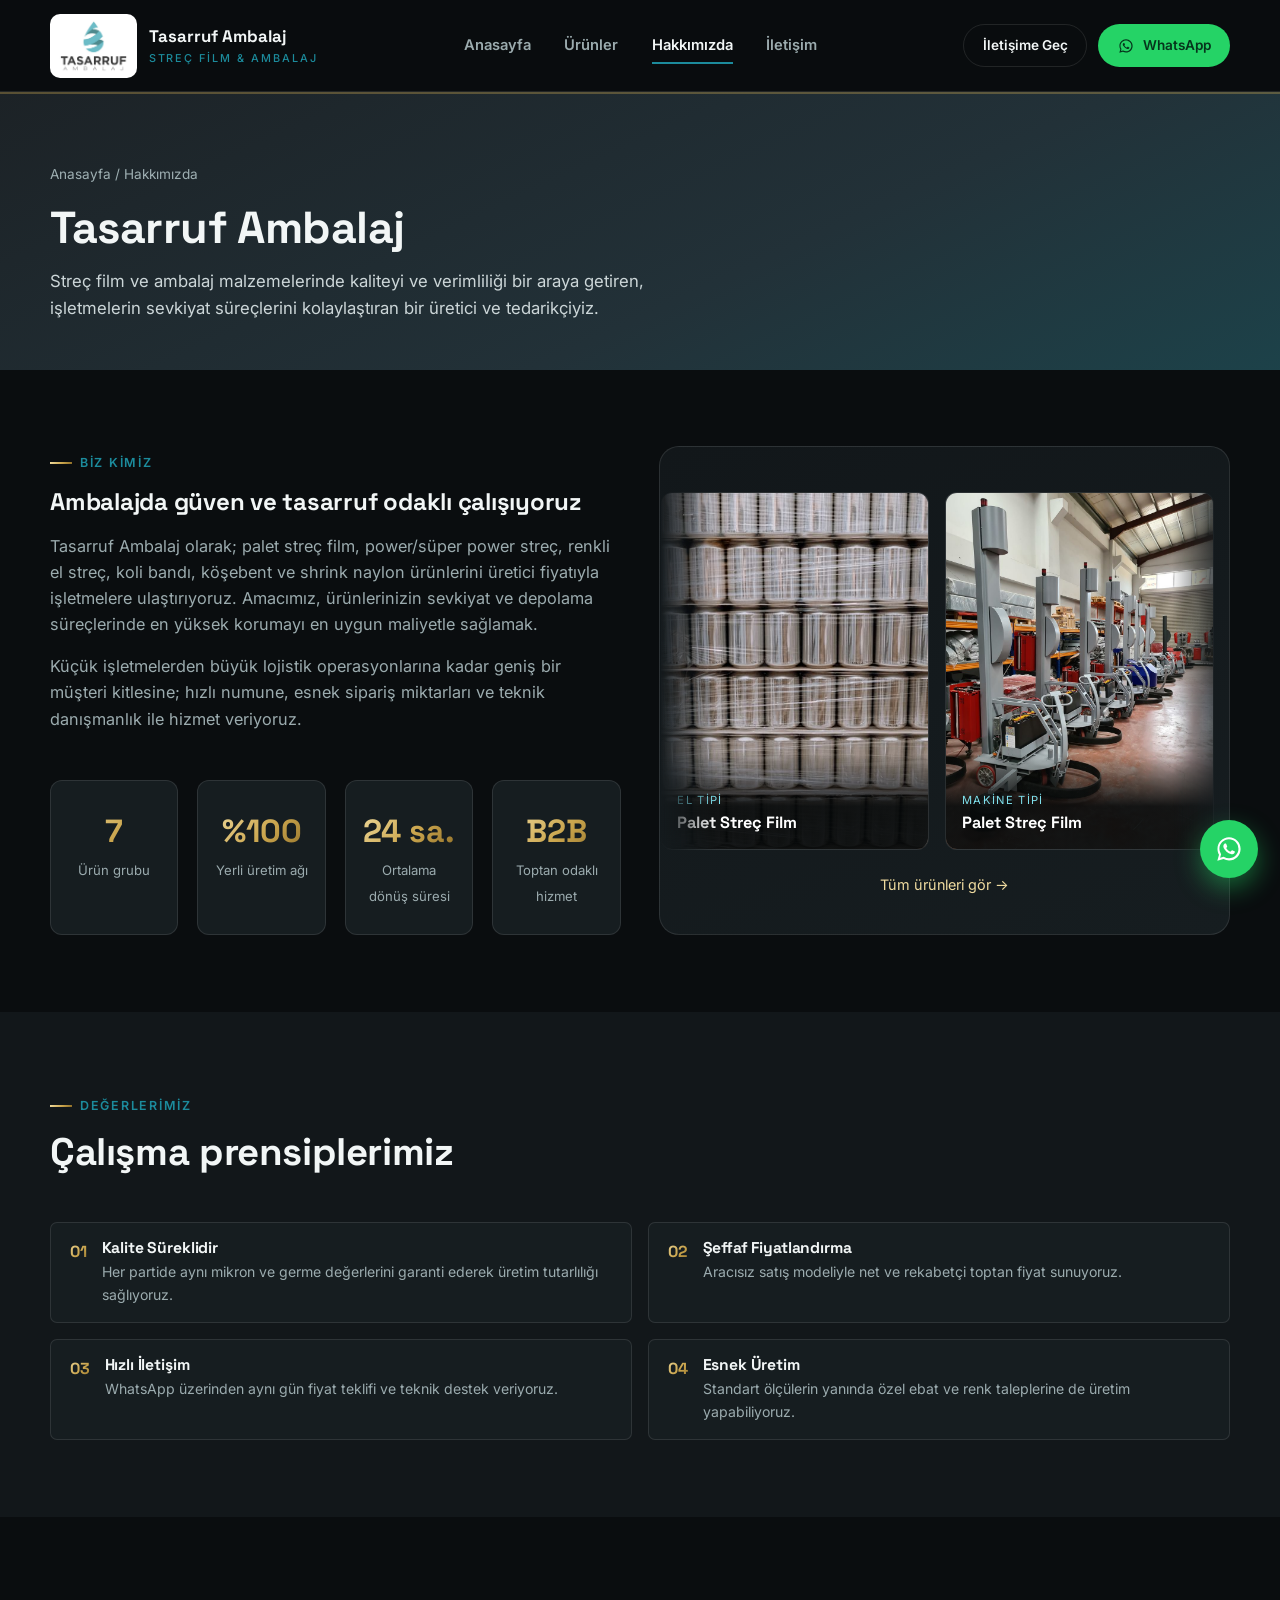
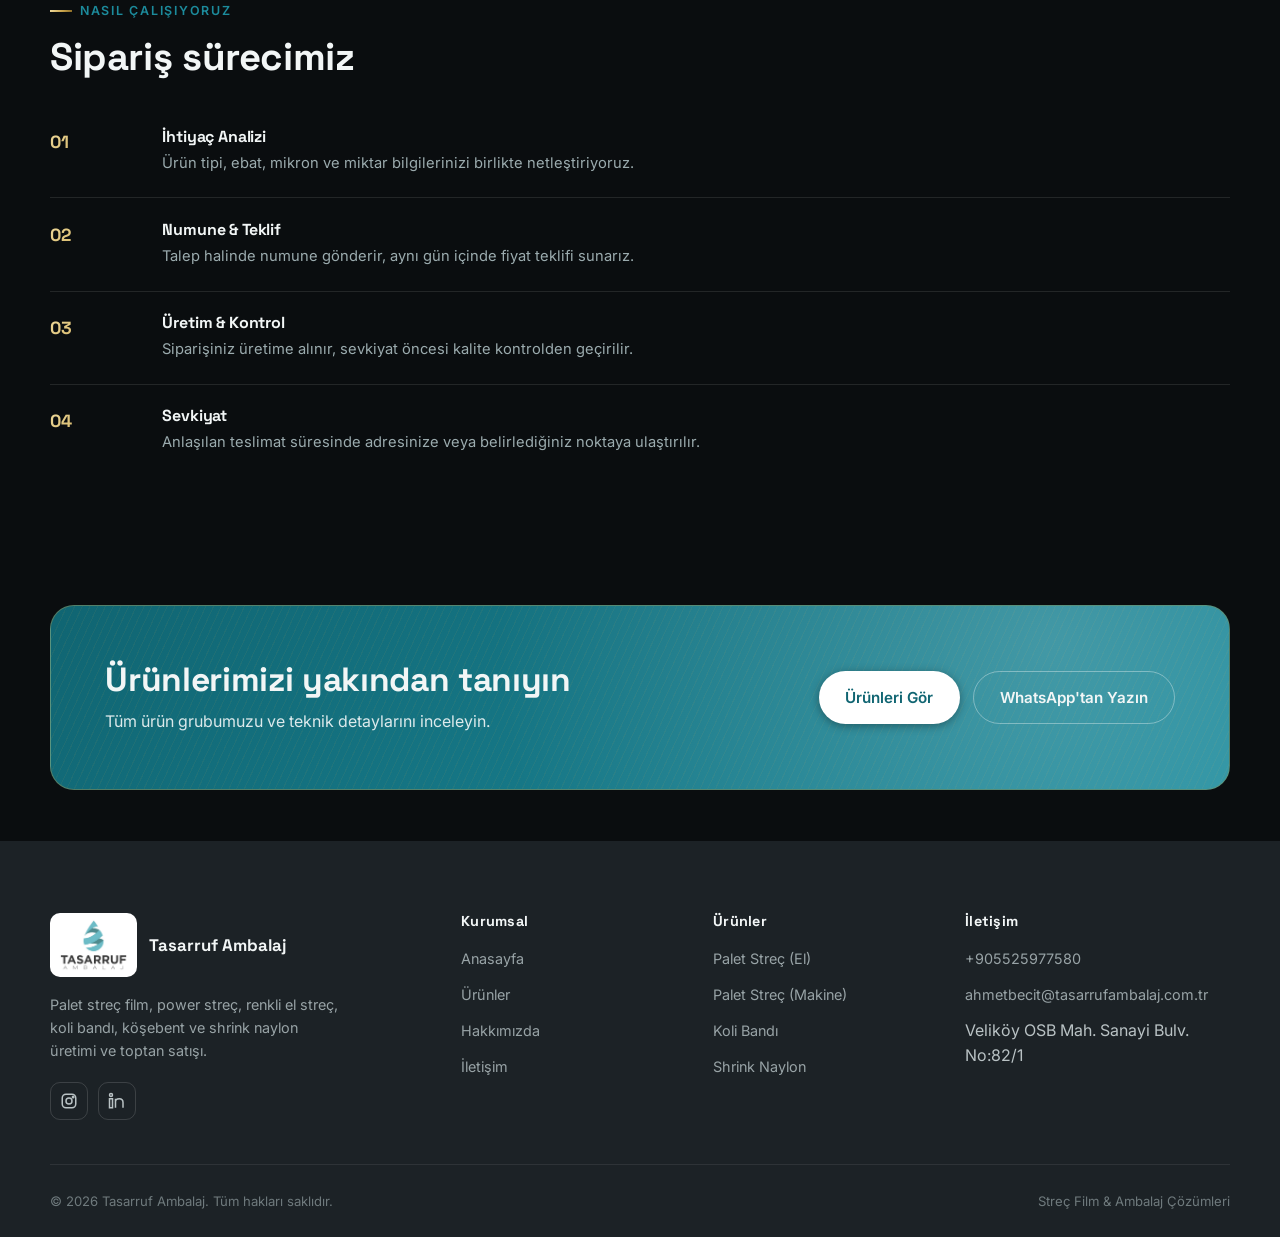
==== commit 873d88b0: "fix: logoyu boş kenarlardan kırp ve büyüt Co-Authored-By: Claude Opus 5.5 <noreply@anthropic.com> Cl" ====
--- a/hakkimizda.html
+++ b/hakkimizda.html
@@ -16,7 +16,7 @@
 <header class="site-header">
   <div class="container site-header__bar">
     <a href="index.html" class="brand">
-      <img src="assets/logo.jpg" alt="Tasarruf Ambalaj logo" />
+      <img src="assets/logo-mark.png" alt="Tasarruf Ambalaj logo" />
       <span class="brand__name">Tasarruf Ambalaj<span>Streç Film &amp; Ambalaj</span></span>
     </a>
     <nav class="nav-main">
@@ -158,7 +158,7 @@
   <div class="container">
     <div class="footer-grid">
       <div class="footer-brand">
-        <a href="index.html" class="brand"><img src="assets/logo.jpg" alt="Tasarruf Ambalaj logo" /><span class="brand__name">Tasarruf Ambalaj</span></a>
+        <a href="index.html" class="brand"><img src="assets/logo-mark.png" alt="Tasarruf Ambalaj logo" /><span class="brand__name">Tasarruf Ambalaj</span></a>
         <p>Palet streç film, power streç, renkli el streç, koli bandı, köşebent ve shrink naylon üretimi ve toptan satışı.</p>
         <div class="footer-social">
           <a href="#" aria-label="Instagram"><svg width="18" height="18" viewBox="0 0 24 24" fill="none" stroke="currentColor" stroke-width="2"><rect x="3" y="3" width="18" height="18" rx="5"/><circle cx="12" cy="12" r="4"/><circle cx="17.5" cy="6.5" r="1"/></svg></a>
--- a/css/style.css
+++ b/css/style.css
@@ -167,12 +167,12 @@
 }
 .brand { display: flex; align-items: center; gap: 0.7rem; min-width: 0; }
 .brand img {
-  height: 40px;
+  height: 54px;
   width: auto;
   flex-shrink: 0;
   background: #fff;
-  border-radius: 9px;
-  padding: 4px;
+  border-radius: 10px;
+  padding: 5px 8px;
   box-sizing: content-box;
 }
 .brand__name { font-family: var(--font-display); font-weight: 700; font-size: 1.05rem; color: var(--ink); white-space: nowrap; }
@@ -781,7 +781,7 @@
   .site-header__bar { gap: 0.6rem; }
   .brand__name { font-size: 0.92rem; }
   .brand__name span { font-size: 0.6rem; }
-  .brand img { height: 32px; }
+  .brand img { height: 44px; padding: 4px 6px; }
   .hero__grid { grid-template-columns: 1fr; }
   .hero__visual { max-width: 420px; margin-inline: auto; }
   .grid-4 { grid-template-columns: repeat(2, 1fr); }
@@ -841,17 +841,83 @@
 }
 
 /* ---- Tanıtım filmi ---- */
-.video-frame {
-  max-width: 1040px;
-  margin: 0 auto;
-  border-radius: var(--radius);
-  overflow: hidden;
-  border: 1px solid var(--line);
-  box-shadow: var(--shadow-lg);
+.film__frame {
+  position: relative;
+  width: min(1400px, calc(100% - 32px));
+  margin-inline: auto;
+  aspect-ratio: 16 / 9;
+  border-radius: 22px;
+  overflow: hidden;
   background: #000;
-  aspect-ratio: 16 / 9;
-}
-.video-frame video { display: block; width: 100%; height: 100%; object-fit: cover; }
+  border: 1px solid var(--gold-line);
+  box-shadow: var(--shadow-lg), 0 0 120px rgba(47, 177, 194, 0.12);
+}
+.film__video {
+  position: absolute; inset: 0;
+  width: 100%; height: 100%;
+  object-fit: cover;
+  transform: scale(1.04);
+  transition: transform 1.2s var(--ease);
+}
+.film__frame:hover .film__video { transform: scale(1); }
+.film__overlay {
+  position: absolute; inset: 0;
+  display: flex; align-items: flex-end; justify-content: space-between;
+  gap: 2rem;
+  padding: clamp(1.4rem, 4vw, 3.5rem);
+  background:
+    linear-gradient(0deg, rgba(5, 8, 9, 0.88) 0%, rgba(5, 8, 9, 0.35) 45%, rgba(5, 8, 9, 0.1) 100%),
+    linear-gradient(90deg, rgba(5, 8, 9, 0.55), transparent 60%);
+  transition: opacity 0.5s var(--ease), visibility 0.5s;
+}
+.film__text h2 {
+  font-size: clamp(1.9rem, 4.6vw, 4rem);
+  line-height: 1.05;
+  max-width: 14ch;
+  color: var(--bright);
+}
+.film__text .eyebrow { color: var(--teal-light); }
+.film__play {
+  display: flex; align-items: center; gap: 1rem;
+  flex-shrink: 0;
+  background: none; border: 0; padding: 0;
+  color: var(--bright);
+  font: 600 1.05rem var(--font-display);
+  cursor: pointer;
+}
+.film__play-icon {
+  position: relative;
+  display: grid; place-items: center;
+  width: clamp(64px, 7vw, 92px); aspect-ratio: 1;
+  border-radius: 50%;
+  background: var(--gold-gradient);
+  color: #14110a;
+  box-shadow: 0 10px 40px rgba(202, 165, 77, 0.45);
+  transition: transform 0.4s var(--ease);
+}
+.film__play-icon svg { width: 38%; margin-left: 6%; }
+.film__play-icon::after {
+  content: ""; position: absolute; inset: -10px;
+  border-radius: 50%;
+  border: 2px solid var(--gold);
+  animation: filmPulse 2.4s var(--ease) infinite;
+}
+@keyframes filmPulse {
+  0% { transform: scale(0.85); opacity: 0.9; }
+  100% { transform: scale(1.35); opacity: 0; }
+}
+.film__play:hover .film__play-icon { transform: scale(1.08); }
+.film__play-label { text-align: left; }
+.film__play-label small { display: block; font-weight: 400; color: var(--ink-soft); font-size: 0.85rem; }
+.film__frame.is-playing .film__overlay { opacity: 0; visibility: hidden; }
+.film__frame.is-playing .film__video { object-fit: contain; transform: none; }
+@media (max-width: 600px) {
+  .film__frame { aspect-ratio: 4 / 5; width: calc(100% - 32px); border-radius: 16px; }
+  .film__overlay { flex-direction: column; align-items: flex-start; justify-content: flex-end; }
+}
+@media (prefers-reduced-motion: reduce) {
+  .film__play-icon::after { animation: none; }
+}
 
 /* ---- Hakkımızda: kayan ürün kategorileri ---- */
 .about-media--slider {
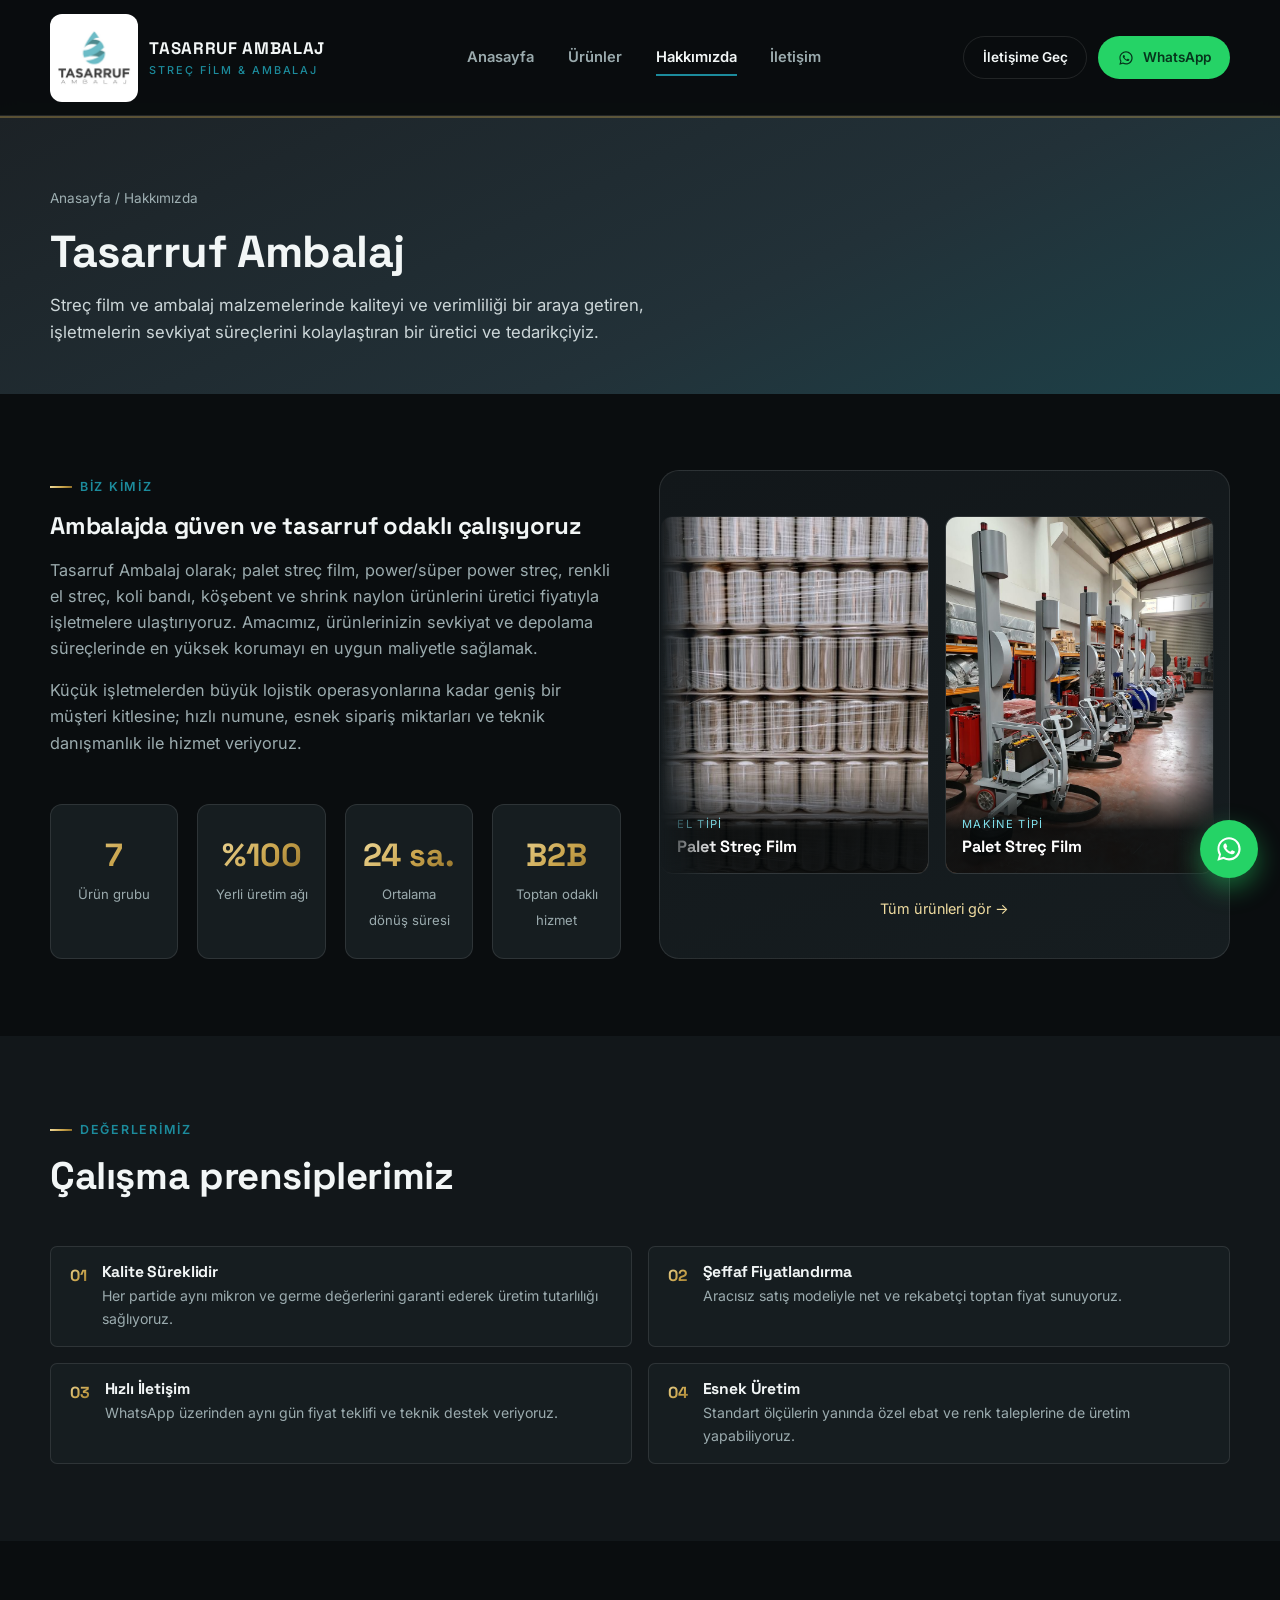
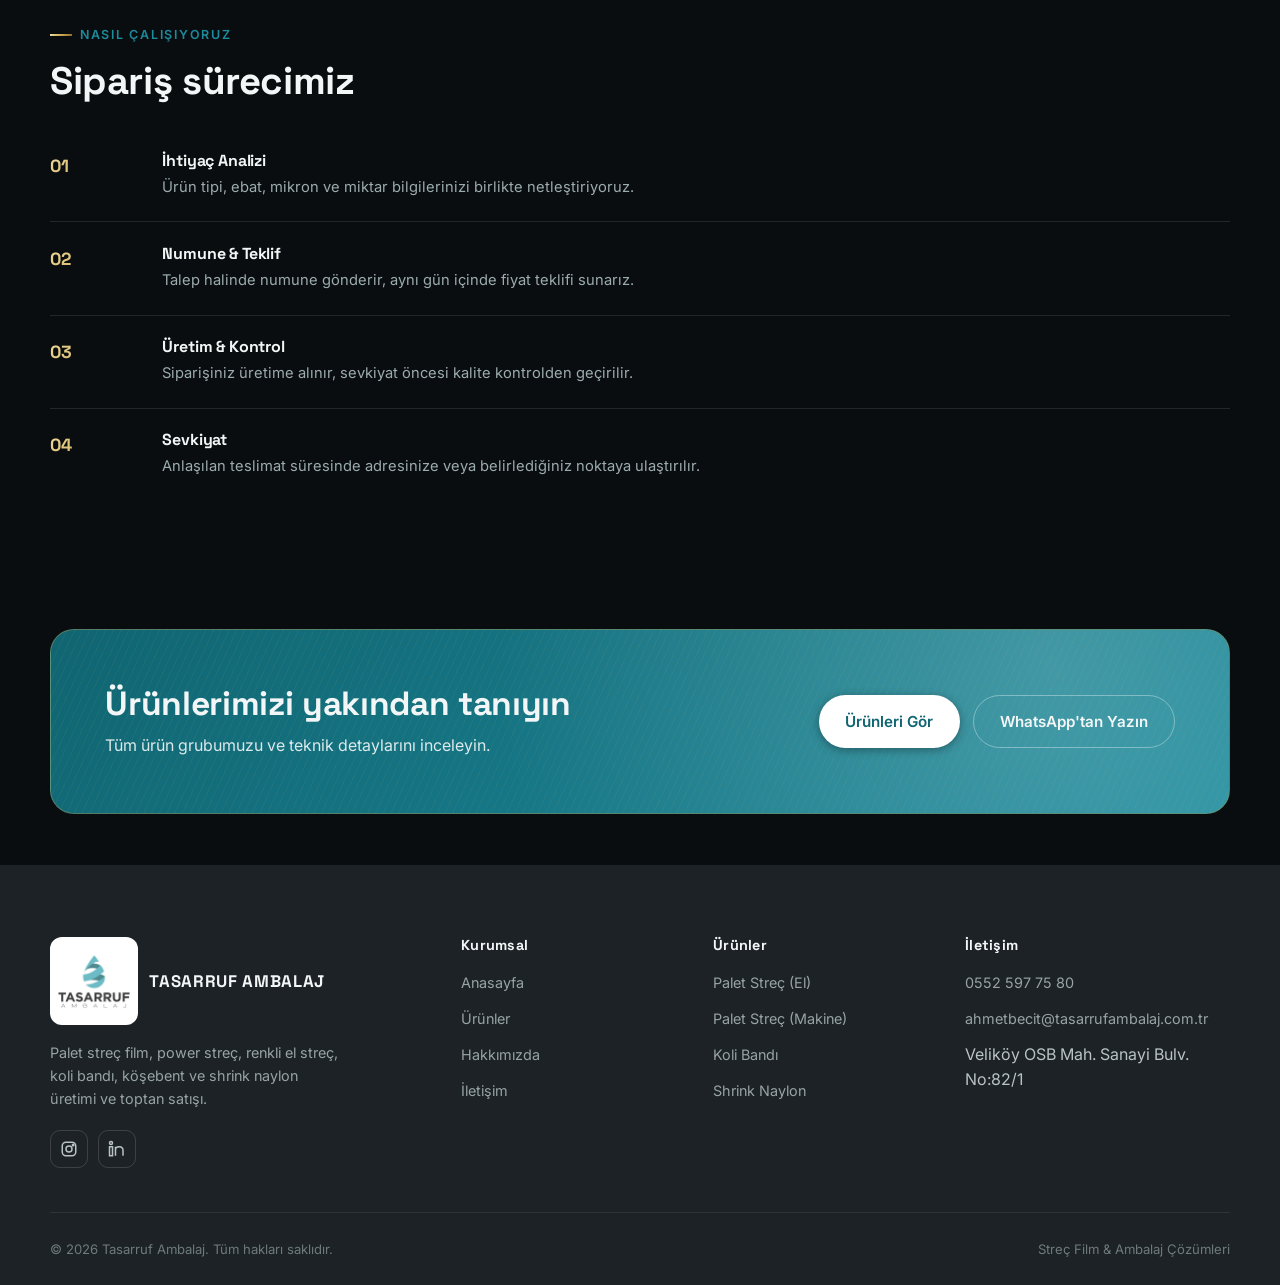
==== commit 90475142: "seo: sitemap.xml, robots.txt ve canonical linkler Co-Authored-By: Claude Opus 5.5 <noreply@anthropic" ====
--- a/hakkimizda.html
+++ b/hakkimizda.html
@@ -4,6 +4,7 @@
 <meta charset="UTF-8" />
 <meta name="viewport" content="width=device-width, initial-scale=1.0" />
 <title>Hakkımızda | Tasarruf Ambalaj</title>
+  <link rel="canonical" href="https://tasarrufambalaj.com/hakkimizda.html" />
 <meta name="description" content="Tasarruf Ambalaj'ın hikayesi, değerleri ve üretim yaklaşımı hakkında bilgi alın." />
 <link rel="icon" href="assets/logo.jpg" />
 <link rel="preconnect" href="https://fonts.googleapis.com">
--- a/css/style.css
+++ b/css/style.css
@@ -167,15 +167,16 @@
 }
 .brand { display: flex; align-items: center; gap: 0.7rem; min-width: 0; }
 .brand img {
-  height: 54px;
-  width: auto;
+  width: 88px;
+  height: 88px;
+  object-fit: contain;
   flex-shrink: 0;
   background: #fff;
-  border-radius: 10px;
-  padding: 5px 8px;
-  box-sizing: content-box;
-}
-.brand__name { font-family: var(--font-display); font-weight: 700; font-size: 1.05rem; color: var(--ink); white-space: nowrap; }
+  border-radius: 12px;
+  padding: 7px;
+  box-sizing: border-box;
+}
+.brand__name { font-family: var(--font-display); font-weight: 700; font-size: 1.05rem; color: var(--ink); white-space: nowrap; text-transform: uppercase; letter-spacing: 0.04em; }
 .brand__name span { display: block; font-family: var(--font-body); font-weight: 500; font-size: 0.68rem; letter-spacing: 0.18em; color: var(--teal-dark); text-transform: uppercase; }
 
 .nav-main { display: flex; align-items: center; gap: 2.1rem; }
@@ -521,6 +522,9 @@
 .product-card__actions .btn { flex: 1; }
 
 .detail-toggle {
+  background: none;
+  border: 0;
+  padding: 0;
   margin-top: 0.4rem;
   font-size: 0.85rem;
   font-weight: 600;
@@ -707,7 +711,8 @@
 }
 .contact-card h3 { font-size: 0.98rem; margin-bottom: 0.3rem; }
 .contact-card p { font-size: 0.9rem; color: var(--ink-soft); }
-.contact-card a { color: var(--teal-light); font-weight: 600; }
+.contact-card a { color: var(--teal-light); font-weight: 600; overflow-wrap: anywhere; }
+.contact-grid > *, .contact-card > div { min-width: 0; }
 
 .form-card {
   background: var(--white);
@@ -781,7 +786,7 @@
   .site-header__bar { gap: 0.6rem; }
   .brand__name { font-size: 0.92rem; }
   .brand__name span { font-size: 0.6rem; }
-  .brand img { height: 44px; padding: 4px 6px; }
+  .brand img { width: 70px; height: 70px; padding: 6px; border-radius: 11px; }
   .hero__grid { grid-template-columns: 1fr; }
   .hero__visual { max-width: 420px; margin-inline: auto; }
   .grid-4 { grid-template-columns: repeat(2, 1fr); }
